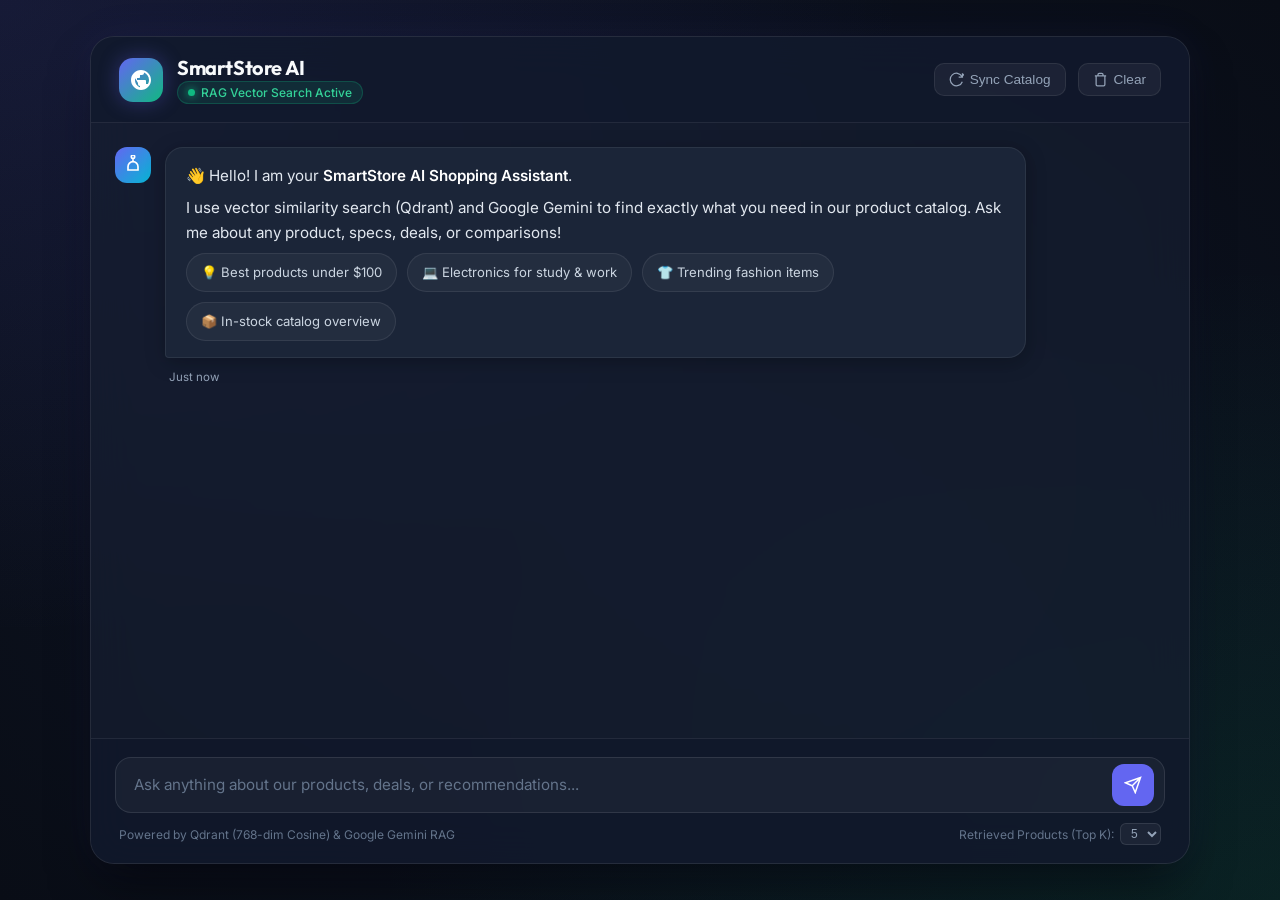
==== 3-RestfulAPI/wwwroot/index.html @ a0d65b95 "Refactor backend services, update JWT package, fix chatbot, and remove frontend from repository" ====
<!DOCTYPE html>
<html lang="en">
<head>
  <meta charset="UTF-8" />
  <meta name="viewport" content="width=device-width, initial-scale=1.0" />
  <title>SmartStore AI - Intelligent RAG Shopping Assistant</title>
  <meta name="description" content="AI-powered shopping assistant grounded in real-time vector search and store catalog embeddings." />
  
  <!-- Modern Font: Inter & Outfit -->
  <link rel="preconnect" href="https://fonts.googleapis.com" />
  <link rel="preconnect" href="https://fonts.gstatic.com" crossorigin />
  <link href="https://fonts.googleapis.com/css2?family=Inter:wght@300;400;500;600;700&family=Outfit:wght@500;600;700;800&display=swap" rel="stylesheet" />

  <style>
    :root {
      --bg-gradient: radial-gradient(circle at 10% 20%, rgba(18, 24, 38, 0.95), rgba(11, 15, 25, 0.98));
      --panel-bg: rgba(22, 30, 49, 0.75);
      --panel-border: rgba(255, 255, 255, 0.08);
      --primary: #6366f1;
      --primary-hover: #4f46e5;
      --primary-glow: rgba(99, 102, 241, 0.35);
      --accent: #10b981;
      --accent-glow: rgba(16, 185, 129, 0.25);
      --text-main: #f8fafc;
      --text-muted: #94a3b8;
      --bubble-user: linear-gradient(135deg, #6366f1 0%, #4f46e5 100%);
      --bubble-bot: rgba(30, 41, 59, 0.85);
      --card-bg: rgba(15, 23, 42, 0.7);
      --card-border: rgba(255, 255, 255, 0.06);
    }

    * {
      box-sizing: border-box;
      margin: 0;
      padding: 0;
    }

    body {
      font-family: 'Inter', -apple-system, BlinkMacSystemFont, sans-serif;
      background: #090d16;
      background-image: 
        radial-gradient(at 0% 0%, rgba(99, 102, 241, 0.15) 0px, transparent 50%),
        radial-gradient(at 100% 100%, rgba(16, 185, 129, 0.12) 0px, transparent 50%),
        radial-gradient(at 50% 50%, rgba(15, 23, 42, 0.8) 0px, transparent 100%);
      color: var(--text-main);
      min-height: 100vh;
      display: flex;
      justify-content: center;
      align-items: center;
      padding: 16px;
    }

    /* Container */
    .app-container {
      width: 100%;
      max-width: 1100px;
      height: 92vh;
      background: var(--panel-bg);
      backdrop-filter: blur(20px);
      -webkit-backdrop-filter: blur(20px);
      border: 1px solid var(--panel-border);
      border-radius: 24px;
      box-shadow: 0 25px 50px -12px rgba(0, 0, 0, 0.6), 0 0 40px rgba(99, 102, 241, 0.08);
      display: flex;
      flex-direction: column;
      overflow: hidden;
      position: relative;
    }

    /* Header */
    .chat-header {
      padding: 18px 28px;
      display: flex;
      justify-content: space-between;
      align-items: center;
      border-bottom: 1px solid var(--panel-border);
      background: rgba(15, 23, 42, 0.5);
    }

    .brand-section {
      display: flex;
      align-items: center;
      gap: 14px;
    }

    .brand-avatar {
      width: 44px;
      height: 44px;
      border-radius: 14px;
      background: linear-gradient(135deg, #6366f1, #10b981);
      display: flex;
      align-items: center;
      justify-content: center;
      box-shadow: 0 0 20px var(--primary-glow);
    }

    .brand-avatar svg {
      width: 24px;
      height: 24px;
      fill: white;
    }

    .brand-info h1 {
      font-family: 'Outfit', sans-serif;
      font-size: 1.25rem;
      font-weight: 700;
      letter-spacing: -0.02em;
      display: flex;
      align-items: center;
      gap: 8px;
    }

    .status-badge {
      display: inline-flex;
      align-items: center;
      gap: 6px;
      font-size: 0.75rem;
      font-weight: 500;
      color: #34d399;
      background: rgba(16, 185, 129, 0.12);
      padding: 3px 10px;
      border-radius: 9999px;
      border: 1px solid rgba(16, 185, 129, 0.25);
    }

    .status-dot {
      width: 7px;
      height: 7px;
      border-radius: 50%;
      background: #10b981;
      box-shadow: 0 0 8px #10b981;
      animation: pulse 2s infinite;
    }

    @keyframes pulse {
      0%, 100% { opacity: 1; transform: scale(1); }
      50% { opacity: 0.4; transform: scale(0.9); }
    }

    .header-actions {
      display: flex;
      align-items: center;
      gap: 12px;
    }

    .action-btn {
      background: rgba(255, 255, 255, 0.05);
      border: 1px solid var(--panel-border);
      color: var(--text-muted);
      padding: 8px 14px;
      border-radius: 10px;
      font-size: 0.85rem;
      cursor: pointer;
      display: flex;
      align-items: center;
      gap: 6px;
      transition: all 0.2s ease;
    }

    .action-btn:hover {
      background: rgba(255, 255, 255, 0.1);
      color: var(--text-main);
      border-color: rgba(255, 255, 255, 0.2);
    }

    /* Chat Messages Box */
    .chat-body {
      flex: 1;
      overflow-y: auto;
      padding: 24px;
      display: flex;
      flex-direction: column;
      gap: 24px;
      scroll-behavior: smooth;
    }

    .chat-body::-webkit-scrollbar {
      width: 6px;
    }

    .chat-body::-webkit-scrollbar-thumb {
      background: rgba(255, 255, 255, 0.12);
      border-radius: 9999px;
    }

    /* Suggestion Pills */
    .suggestions-container {
      display: flex;
      flex-wrap: wrap;
      gap: 10px;
      margin-top: 6px;
    }

    .suggestion-chip {
      background: rgba(255, 255, 255, 0.04);
      border: 1px solid rgba(255, 255, 255, 0.08);
      color: #cbd5e1;
      padding: 8px 14px;
      border-radius: 9999px;
      font-size: 0.82rem;
      cursor: pointer;
      display: flex;
      align-items: center;
      gap: 6px;
      transition: all 0.25s ease;
    }

    .suggestion-chip:hover {
      background: rgba(99, 102, 241, 0.15);
      border-color: rgba(99, 102, 241, 0.4);
      color: #fff;
      transform: translateY(-1px);
    }

    /* Message Rows */
    .msg-row {
      display: flex;
      gap: 14px;
      width: 100%;
      animation: fadeIn 0.3s cubic-bezier(0.16, 1, 0.3, 1);
    }

    @keyframes fadeIn {
      from { opacity: 0; transform: translateY(8px); }
      to { opacity: 1; transform: translateY(0); }
    }

    .msg-row.user {
      flex-direction: row-reverse;
    }

    .msg-avatar {
      width: 36px;
      height: 36px;
      border-radius: 12px;
      display: flex;
      align-items: center;
      justify-content: center;
      flex-shrink: 0;
    }

    .msg-avatar.bot {
      background: linear-gradient(135deg, #6366f1, #06b6d4);
      color: #fff;
    }

    .msg-avatar.user {
      background: linear-gradient(135deg, #ec4899, #8b5cf6);
      color: #fff;
    }

    .msg-content-wrapper {
      max-width: 82%;
      display: flex;
      flex-direction: column;
      gap: 10px;
    }

    .msg-row.user .msg-content-wrapper {
      align-items: flex-end;
    }

    .msg-bubble {
      padding: 16px 20px;
      border-radius: 18px;
      font-size: 0.95rem;
      line-height: 1.6;
      word-wrap: break-word;
      position: relative;
    }

    .msg-row.user .msg-bubble {
      background: var(--bubble-user);
      color: #ffffff;
      border-bottom-right-radius: 4px;
      box-shadow: 0 4px 14px rgba(99, 102, 241, 0.3);
    }

    .msg-row.bot .msg-bubble {
      background: var(--bubble-bot);
      color: #e2e8f0;
      border: 1px solid rgba(255, 255, 255, 0.07);
      border-bottom-left-radius: 4px;
      box-shadow: 0 4px 20px rgba(0, 0, 0, 0.25);
    }

    .msg-bubble p {
      margin-bottom: 8px;
    }

    .msg-bubble p:last-child {
      margin-bottom: 0;
    }

    .msg-bubble strong {
      color: #fff;
      font-weight: 600;
    }

    .msg-bubble ul {
      margin-left: 20px;
      margin-bottom: 8px;
    }

    .msg-bubble li {
      margin-bottom: 4px;
    }

    .msg-time {
      font-size: 0.72rem;
      color: var(--text-muted);
      margin-top: 2px;
      padding: 0 4px;
    }

    /* Product Cards Section */
    .products-container {
      margin-top: 6px;
      width: 100%;
    }

    .products-heading {
      font-size: 0.8rem;
      font-weight: 600;
      text-transform: uppercase;
      letter-spacing: 0.05em;
      color: #94a3b8;
      margin-bottom: 10px;
      display: flex;
      align-items: center;
      gap: 6px;
    }

    .products-grid {
      display: grid;
      grid-template-columns: repeat(auto-fill, minmax(260px, 1fr));
      gap: 12px;
    }

    .product-card {
      background: var(--card-bg);
      border: 1px solid var(--card-border);
      border-radius: 14px;
      padding: 14px;
      display: flex;
      flex-direction: column;
      justify-content: space-between;
      gap: 10px;
      transition: all 0.25s ease;
      position: relative;
      overflow: hidden;
    }

    .product-card:hover {
      border-color: rgba(99, 102, 241, 0.4);
      transform: translateY(-2px);
      box-shadow: 0 10px 25px -5px rgba(0, 0, 0, 0.5), 0 0 15px rgba(99, 102, 241, 0.15);
    }

    .card-top {
      display: flex;
      justify-content: space-between;
      align-items: flex-start;
      gap: 8px;
    }

    .category-tag {
      font-size: 0.7rem;
      font-weight: 600;
      color: #818cf8;
      background: rgba(99, 102, 241, 0.12);
      padding: 3px 8px;
      border-radius: 6px;
      text-transform: uppercase;
      letter-spacing: 0.03em;
    }

    .score-badge {
      font-size: 0.68rem;
      font-weight: 600;
      color: #34d399;
      background: rgba(16, 185, 129, 0.12);
      padding: 2px 7px;
      border-radius: 9999px;
      display: flex;
      align-items: center;
      gap: 4px;
    }

    .card-title {
      font-size: 0.95rem;
      font-weight: 600;
      color: #f1f5f9;
      line-height: 1.35;
    }

    .card-desc {
      font-size: 0.8rem;
      color: #94a3b8;
      line-height: 1.45;
      display: -webkit-box;
      -webkit-line-clamp: 2;
      -webkit-box-orient: vertical;
      overflow: hidden;
    }

    .card-footer {
      display: flex;
      justify-content: space-between;
      align-items: center;
      padding-top: 8px;
      border-top: 1px solid rgba(255, 255, 255, 0.05);
    }

    .card-price {
      font-family: 'Outfit', sans-serif;
      font-size: 1.15rem;
      font-weight: 700;
      color: #34d399;
    }

    .card-btn {
      background: rgba(99, 102, 241, 0.15);
      color: #a5b4fc;
      border: 1px solid rgba(99, 102, 241, 0.3);
      padding: 6px 12px;
      border-radius: 8px;
      font-size: 0.8rem;
      font-weight: 500;
      cursor: pointer;
      display: flex;
      align-items: center;
      gap: 5px;
      transition: all 0.2s;
    }

    .card-btn:hover {
      background: #6366f1;
      color: white;
      border-color: #6366f1;
      box-shadow: 0 0 12px rgba(99, 102, 241, 0.4);
    }

    /* Typing Indicator */
    .typing-indicator {
      display: none;
      align-items: center;
      gap: 12px;
      padding: 14px 20px;
      background: var(--bubble-bot);
      border: 1px solid rgba(255, 255, 255, 0.07);
      border-radius: 18px;
      border-bottom-left-radius: 4px;
      width: fit-content;
    }

    .typing-dots {
      display: flex;
      gap: 5px;
    }

    .typing-dots span {
      width: 7px;
      height: 7px;
      background: #818cf8;
      border-radius: 50%;
      animation: bounce 1.4s infinite ease-in-out both;
    }

    .typing-dots span:nth-child(1) { animation-delay: -0.32s; }
    .typing-dots span:nth-child(2) { animation-delay: -0.16s; }

    @keyframes bounce {
      0%, 80%, 100% { transform: scale(0); }
      40% { transform: scale(1); }
    }

    .typing-text {
      font-size: 0.82rem;
      color: var(--text-muted);
    }

    /* Input Footer */
    .chat-footer {
      padding: 18px 24px;
      border-top: 1px solid var(--panel-border);
      background: rgba(15, 23, 42, 0.6);
      display: flex;
      flex-direction: column;
      gap: 10px;
    }

    .input-wrapper {
      display: flex;
      align-items: center;
      background: rgba(255, 255, 255, 0.04);
      border: 1px solid rgba(255, 255, 255, 0.1);
      border-radius: 16px;
      padding: 6px 10px 6px 18px;
      gap: 10px;
      transition: all 0.2s ease;
    }

    .input-wrapper:focus-within {
      border-color: var(--primary);
      background: rgba(255, 255, 255, 0.06);
      box-shadow: 0 0 0 3px rgba(99, 102, 241, 0.2);
    }

    .chat-input {
      flex: 1;
      background: transparent;
      border: none;
      outline: none;
      color: #fff;
      font-size: 0.95rem;
      font-family: inherit;
      resize: none;
      max-height: 120px;
      line-height: 1.5;
    }

    .chat-input::placeholder {
      color: #64748b;
    }

    .send-btn {
      width: 42px;
      height: 42px;
      border-radius: 12px;
      border: none;
      background: var(--primary);
      color: white;
      cursor: pointer;
      display: flex;
      align-items: center;
      justify-content: center;
      transition: all 0.2s ease;
      flex-shrink: 0;
    }

    .send-btn:hover:not(:disabled) {
      background: var(--primary-hover);
      box-shadow: 0 0 15px var(--primary-glow);
      transform: scale(1.05);
    }

    .send-btn:disabled {
      background: rgba(255, 255, 255, 0.08);
      color: #64748b;
      cursor: not-allowed;
    }

    .footer-meta {
      display: flex;
      justify-content: space-between;
      align-items: center;
      font-size: 0.75rem;
      color: #64748b;
      padding: 0 4px;
    }

    .topk-selector {
      display: flex;
      align-items: center;
      gap: 6px;
    }

    .topk-selector select {
      background: rgba(255, 255, 255, 0.05);
      border: 1px solid rgba(255, 255, 255, 0.1);
      color: #94a3b8;
      border-radius: 6px;
      padding: 2px 6px;
      font-size: 0.75rem;
      outline: none;
      cursor: pointer;
    }

    /* Floating Toast */
    .toast {
      position: fixed;
      bottom: 24px;
      right: 24px;
      background: #1e293b;
      color: #fff;
      border: 1px solid rgba(255, 255, 255, 0.1);
      border-left: 4px solid #10b981;
      padding: 12px 18px;
      border-radius: 10px;
      box-shadow: 0 15px 30px rgba(0, 0, 0, 0.4);
      display: flex;
      align-items: center;
      gap: 10px;
      font-size: 0.88rem;
      z-index: 1000;
      opacity: 0;
      transform: translateY(20px);
      transition: all 0.3s cubic-bezier(0.16, 1, 0.3, 1);
      pointer-events: none;
    }

    .toast.show {
      opacity: 1;
      transform: translateY(0);
    }

    @media (max-width: 768px) {
      body {
        padding: 0;
      }
      .app-container {
        height: 100vh;
        border-radius: 0;
        border: none;
      }
      .msg-content-wrapper {
        max-width: 90%;
      }
      .products-grid {
        grid-template-columns: 1fr;
      }
    }
  </style>
</head>
<body>

  <div class="app-container">
    <!-- Header -->
    <header class="chat-header">
      <div class="brand-section">
        <div class="brand-avatar">
          <svg viewBox="0 0 24 24">
            <path d="M12 2C6.48 2 2 6.48 2 12s4.48 10 10 10 10-4.48 10-10S17.52 2 12 2zm1 17.93c-3.95-.49-7-3.85-7-7.93 0-.62.08-1.21.21-1.79L9 15v1c0 1.1.9 2 2 2v1.93zm6.9-2.54c-.26-.81-1-1.39-1.9-1.39h-1v-3c0-.55-.45-1-1-1H8v-2h2c.55 0 1-.45 1-1V7h2c1.1 0 2-.9 2-2v-.41c2.93 1.19 5 4.06 5 7.41 0 2.08-.8 3.97-2.1 5.39z"/>
          </svg>
        </div>
        <div class="brand-info">
          <h1>SmartStore AI</h1>
          <div class="status-badge">
            <span class="status-dot"></span>
            <span>RAG Vector Search Active</span>
          </div>
        </div>
      </div>

      <div class="header-actions">
        <button class="action-btn" id="syncBtn" title="Sync database products to Qdrant vector store">
          <svg width="15" height="15" viewBox="0 0 24 24" fill="none" stroke="currentColor" stroke-width="2">
            <path d="M21.5 2v6h-6M21.34 15.57a10 10 0 1 1-.57-8.38l5.67-5.67"/>
          </svg>
          Sync Catalog
        </button>
        <button class="action-btn" id="clearBtn" title="Clear chat history">
          <svg width="15" height="15" viewBox="0 0 24 24" fill="none" stroke="currentColor" stroke-width="2">
            <path d="M3 6h18M19 6v14a2 2 0 0 1-2 2H7a2 2 0 0 1-2-2V6m3 0V4a2 2 0 0 1 2-2h4a2 2 0 0 1 2 2v2"/>
          </svg>
          Clear
        </button>
      </div>
    </header>

    <!-- Chat Messages Scroll Container -->
    <main class="chat-body" id="chatBody">
      <!-- Welcome Bot Message -->
      <div class="msg-row bot">
        <div class="msg-avatar bot">
          <svg width="20" height="20" viewBox="0 0 24 24" fill="none" stroke="currentColor" stroke-width="2">
            <path d="M12 8V4m0 0a2 2 0 1 0 0-4 2 2 0 0 0 0 4zm0 4a6 6 0 0 0-6 6v4h12v-4a6 6 0 0 0-6-6z"/>
          </svg>
        </div>
        <div class="msg-content-wrapper">
          <div class="msg-bubble">
            <p>👋 Hello! I am your <strong>SmartStore AI Shopping Assistant</strong>.</p>
            <p>I use vector similarity search (Qdrant) and Google Gemini to find exactly what you need in our product catalog. Ask me about any product, specs, deals, or comparisons!</p>
            
            <div class="suggestions-container">
              <div class="suggestion-chip" onclick="sendSuggestion('What are the best products under $100?')">
                💡 Best products under $100
              </div>
              <div class="suggestion-chip" onclick="sendSuggestion('Recommend electronics for productivity and study')">
                💻 Electronics for study & work
              </div>
              <div class="suggestion-chip" onclick="sendSuggestion('Show me popular fashion and clothing items')">
                👕 Trending fashion items
              </div>
              <div class="suggestion-chip" onclick="sendSuggestion('What items are currently in stock?')">
                📦 In-stock catalog overview
              </div>
            </div>
          </div>
          <span class="msg-time" id="welcomeTime">Just now</span>
        </div>
      </div>

      <!-- Typing Indicator -->
      <div class="msg-row bot" id="typingRow" style="display: none;">
        <div class="msg-avatar bot">
          <svg width="20" height="20" viewBox="0 0 24 24" fill="none" stroke="currentColor" stroke-width="2">
            <circle cx="12" cy="12" r="10"/>
            <path d="M12 6v6l4 2"/>
          </svg>
        </div>
        <div class="typing-indicator" id="typingIndicator" style="display: flex;">
          <div class="typing-dots">
            <span></span>
            <span></span>
            <span></span>
          </div>
          <span class="typing-text">Searching store catalog & analyzing products...</span>
        </div>
      </div>
    </main>

    <!-- Footer Input Bar -->
    <footer class="chat-footer">
      <div class="input-wrapper">
        <textarea
          id="userInput"
          class="chat-input"
          placeholder="Ask anything about our products, deals, or recommendations..."
          rows="1"
        ></textarea>
        <button id="sendBtn" class="send-btn" title="Send query">
          <svg width="18" height="18" viewBox="0 0 24 24" fill="none" stroke="currentColor" stroke-width="2">
            <path d="M22 2L11 13M22 2l-7 20-4-9-9-4 20-7z"/>
          </svg>
        </button>
      </div>

      <div class="footer-meta">
        <span>Powered by Qdrant (768-dim Cosine) & Google Gemini RAG</span>
        <div class="topk-selector">
          <label for="topKSelect">Retrieved Products (Top K):</label>
          <select id="topKSelect">
            <option value="3">3</option>
            <option value="5" selected>5</option>
            <option value="8">8</option>
          </select>
        </div>
      </div>
    </footer>
  </div>

  <!-- Toast Notification -->
  <div id="toast" class="toast">
    <svg width="18" height="18" viewBox="0 0 24 24" fill="none" stroke="#10b981" stroke-width="2">
      <path d="M20 6L9 17l-5-5"/>
    </svg>
    <span id="toastMsg">Product added to cart!</span>
  </div>

  <script>
    const chatBody = document.getElementById('chatBody');
    const userInput = document.getElementById('userInput');
    const sendBtn = document.getElementById('sendBtn');
    const typingRow = document.getElementById('typingRow');
    const clearBtn = document.getElementById('clearBtn');
    const syncBtn = document.getElementById('syncBtn');
    const topKSelect = document.getElementById('topKSelect');
    const toast = document.getElementById('toast');
    const toastMsg = document.getElementById('toastMsg');

    // Auto-resize textarea
    userInput.addEventListener('input', () => {
      userInput.style.height = 'auto';
      userInput.style.height = Math.min(userInput.scrollHeight, 120) + 'px';
      sendBtn.disabled = !userInput.value.trim();
    });

    // Enter to send (Shift+Enter for newline)
    userInput.addEventListener('keydown', (e) => {
      if (e.key === 'Enter' && !e.shiftKey) {
        e.preventDefault();
        if (userInput.value.trim()) {
          handleSubmit();
        }
      }
    });

    sendBtn.addEventListener('click', handleSubmit);

    clearBtn.addEventListener('click', () => {
      // Clear all messages except the first welcome message
      const messages = chatBody.querySelectorAll('.msg-row');
      for (let i = 1; i < messages.length - 1; i++) {
        messages[i].remove();
      }
      showToast('Chat history cleared.');
    });

    syncBtn.addEventListener('click', async () => {
      syncBtn.disabled = true;
      syncBtn.innerHTML = `
        <svg width="15" height="15" viewBox="0 0 24 24" fill="none" stroke="currentColor" stroke-width="2" class="spin">
          <circle cx="12" cy="12" r="10" stroke-dasharray="32" stroke-linecap="round"/>
        </svg>
        Syncing...
      `;
      try {
        const res = await fetch('/api/ProductRag/sync-vectors', { method: 'POST' });
        const data = await res.json();
        showToast(data.message || 'Product vectors successfully synced!');
      } catch (err) {
        showToast('Sync failed: ' + err.message);
      } finally {
        syncBtn.disabled = false;
        syncBtn.innerHTML = `
          <svg width="15" height="15" viewBox="0 0 24 24" fill="none" stroke="currentColor" stroke-width="2">
            <path d="M21.5 2v6h-6M21.34 15.57a10 10 0 1 1-.57-8.38l5.67-5.67"/>
          </svg>
          Sync Catalog
        `;
      }
    });

    function sendSuggestion(text) {
      userInput.value = text;
      sendBtn.disabled = false;
      handleSubmit();
    }

    async function handleSubmit() {
      const prompt = userInput.value.trim();
      if (!prompt) return;

      const topK = parseInt(topKSelect.value, 10) || 5;

      // Reset input
      userInput.value = '';
      userInput.style.height = 'auto';
      sendBtn.disabled = true;

      // Append User message
      appendUserMessage(prompt);
      showTyping(true);

      try {
        const response = await fetch('/api/ProductRag/chat', {
          method: 'POST',
          headers: {
            'Content-Type': 'application/json'
          },
          body: JSON.stringify({
            prompt: prompt,
            topK: topK
          })
        });

        if (!response.ok) {
          const errData = await response.text();
          let parsedMsg = '';
          try {
            const errJson = JSON.parse(errData);
            parsedMsg = errJson.message || errJson.title || errData;
          } catch {
            parsedMsg = errData || response.statusText;
          }
          throw new Error(`HTTP ${response.status}: ${parsedMsg}`);
        }

        const data = await response.json();
        showTyping(false);
        appendBotMessage(data.answer, data.sourceProducts || []);
      } catch (err) {
        showTyping(false);
        appendBotMessage(`⚠️ **Error connecting to AI Assistant**: ${err.message}. Please check your backend connection and Gemini API key.`);
      }
    }

    function appendUserMessage(text) {
      const time = getCurrentTime();
      const row = document.createElement('div');
      row.className = 'msg-row user';
      row.innerHTML = `
        <div class="msg-avatar user">
          <svg width="18" height="18" viewBox="0 0 24 24" fill="none" stroke="currentColor" stroke-width="2">
            <path d="M20 21v-2a4 4 0 0 0-4-4H8a4 4 0 0 0-4 4v2"/>
            <circle cx="12" cy="7" r="4"/>
          </svg>
        </div>
        <div class="msg-content-wrapper">
          <div class="msg-bubble">
            <p>${escapeHtml(text)}</p>
          </div>
          <span class="msg-time">${time}</span>
        </div>
      `;
      chatBody.insertBefore(row, typingRow);
      scrollToBottom();
    }

    function appendBotMessage(answer, products = []) {
      const time = getCurrentTime();
      const formattedHtml = formatMarkdown(answer);

      const row = document.createElement('div');
      row.className = 'msg-row bot';

      let productsHtml = '';
      if (products && products.length > 0) {
        productsHtml = `
          <div class="products-container">
            <div class="products-heading">
              <svg width="14" height="14" viewBox="0 0 24 24" fill="none" stroke="#818cf8" stroke-width="2">
                <path d="M6 2L3 6v14a2 2 0 0 0 2 2h14a2 2 0 0 0 2-2V6l-3-4zM3 6h18M16 10a4 4 0 0 1-8 0"/>
              </svg>
              Retrieved Products from Catalog (${products.length})
            </div>
            <div class="products-grid">
              ${products.map(p => `
                <div class="product-card">
                  <div class="card-top">
                    <span class="category-tag">${escapeHtml(p.categoryName || 'Product')}</span>
                    <span class="score-badge">
                      <svg width="10" height="10" viewBox="0 0 24 24" fill="#34d399">
                        <polygon points="12 2 15.09 8.26 22 9.27 17 14.14 18.18 21.02 12 17.77 5.82 21.02 7 14.14 2 9.27 8.91 8.26 12 2"/>
                      </svg>
                      ${Math.round(p.score * 100)}% Match
                    </span>
                  </div>
                  <div>
                    <h3 class="card-title">${escapeHtml(p.name)}</h3>
                    <p class="card-desc">${escapeHtml(p.description || 'No detailed description available.')}</p>
                  </div>
                  <div class="card-footer">
                    <span class="card-price">$${Number(p.price).toFixed(2)}</span>
                    <button class="card-btn" onclick="addToCart(${p.productId}, '${escapeQuotes(p.name)}', ${p.price})">
                      <svg width="13" height="13" viewBox="0 0 24 24" fill="none" stroke="currentColor" stroke-width="2">
                        <path d="M12 5v14M5 12h14"/>
                      </svg>
                      Add to Cart
                    </button>
                  </div>
                </div>
              `).join('')}
            </div>
          </div>
        `;
      }

      row.innerHTML = `
        <div class="msg-avatar bot">
          <svg width="20" height="20" viewBox="0 0 24 24" fill="none" stroke="currentColor" stroke-width="2">
            <path d="M12 8V4m0 0a2 2 0 1 0 0-4 2 2 0 0 0 0 4zm0 4a6 6 0 0 0-6 6v4h12v-4a6 6 0 0 0-6-6z"/>
          </svg>
        </div>
        <div class="msg-content-wrapper">
          <div class="msg-bubble">
            ${formattedHtml}
          </div>
          ${productsHtml}
          <span class="msg-time">${time}</span>
        </div>
      `;

      chatBody.insertBefore(row, typingRow);
      scrollToBottom();
    }

    function showTyping(show) {
      typingRow.style.display = show ? 'flex' : 'none';
      scrollToBottom();
    }

    function scrollToBottom() {
      setTimeout(() => {
        chatBody.scrollTop = chatBody.scrollHeight;
      }, 50);
    }

    function getCurrentTime() {
      const now = new Date();
      return now.toLocaleTimeString([], { hour: '2-digit', minute: '2-digit' });
    }

    function addToCart(id, name, price) {
      showToast(`Added "${name}" ($${Number(price).toFixed(2)}) to your cart!`);
    }

    function showToast(msg) {
      toastMsg.innerText = msg;
      toast.classList.add('show');
      setTimeout(() => {
        toast.classList.remove('show');
      }, 3500);
    }

    function escapeHtml(text) {
      if (!text) return '';
      return text
        .replace(/&/g, '&amp;')
        .replace(/</g, '&lt;')
        .replace(/>/g, '&gt;')
        .replace(/"/g, '&quot;')
        .replace(/'/g, '&#039;');
    }

    function escapeQuotes(text) {
      if (!text) return '';
      return text.replace(/'/g, "\\'");
    }

    function formatMarkdown(text) {
      if (!text) return '';
      let html = escapeHtml(text);

      // Bold **text**
      html = html.replace(/\*\*(.*?)\*\*/g, '<strong>$1</strong>');

      // Bullet points * or -
      html = html.replace(/^\s*[\-\*]\s+(.*)$/gm, '<li>$1</li>');
      html = html.replace(/(<li>.*<\/li>)/gs, '<ul>$1</ul>');

      // Line breaks to paragraphs
      const paragraphs = html.split(/\n\n+/);
      return paragraphs.map(p => {
        if (p.startsWith('<ul>')) return p;
        return `<p>${p.replace(/\n/g, '<br/>')}</p>`;
      }).join('');
    }
  </script>
</body>
</html>
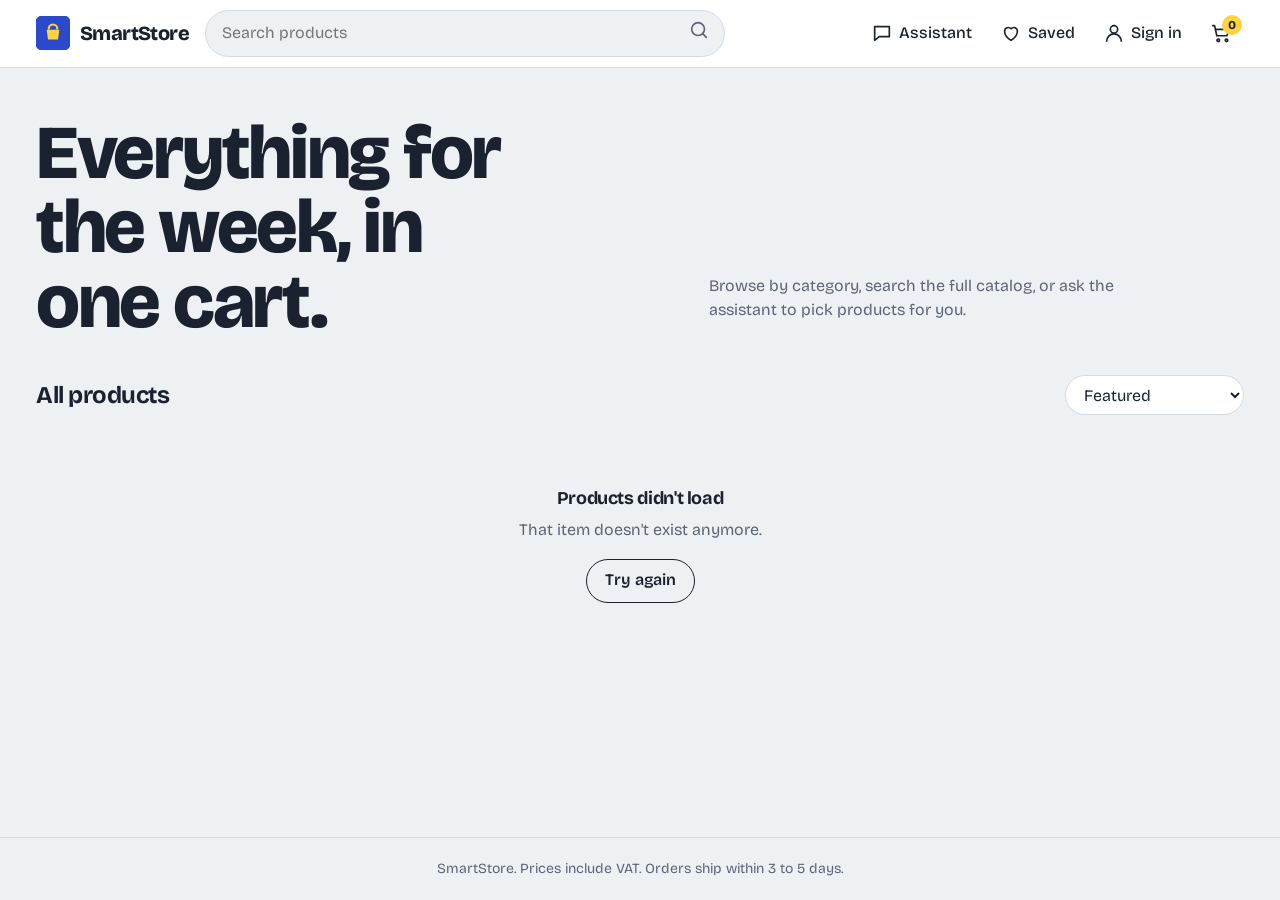
==== commit fcc7c2bd: "Add full HTML/CSS/JS storefront frontend Replaces the chatbot-only page with a complete storefront s" ====
--- a/3-RestfulAPI/wwwroot/index.html
+++ b/3-RestfulAPI/wwwroot/index.html
@@ -2,1022 +2,98 @@
 <html lang="en">
 <head>
   <meta charset="UTF-8" />
-  <meta name="viewport" content="width=device-width, initial-scale=1.0" />
-  <title>SmartStore AI - Intelligent RAG Shopping Assistant</title>
-  <meta name="description" content="AI-powered shopping assistant grounded in real-time vector search and store catalog embeddings." />
-  
-  <!-- Modern Font: Inter & Outfit -->
+  <meta name="viewport" content="width=device-width, initial-scale=1" />
+  <title>SmartStore</title>
+  <meta name="description" content="Shop the SmartStore catalog, manage your cart and orders, and ask the AI assistant for help." />
   <link rel="preconnect" href="https://fonts.googleapis.com" />
   <link rel="preconnect" href="https://fonts.gstatic.com" crossorigin />
-  <link href="https://fonts.googleapis.com/css2?family=Inter:wght@300;400;500;600;700&family=Outfit:wght@500;600;700;800&display=swap" rel="stylesheet" />
-
-  <style>
-    :root {
-      --bg-gradient: radial-gradient(circle at 10% 20%, rgba(18, 24, 38, 0.95), rgba(11, 15, 25, 0.98));
-      --panel-bg: rgba(22, 30, 49, 0.75);
-      --panel-border: rgba(255, 255, 255, 0.08);
-      --primary: #6366f1;
-      --primary-hover: #4f46e5;
-      --primary-glow: rgba(99, 102, 241, 0.35);
-      --accent: #10b981;
-      --accent-glow: rgba(16, 185, 129, 0.25);
-      --text-main: #f8fafc;
-      --text-muted: #94a3b8;
-      --bubble-user: linear-gradient(135deg, #6366f1 0%, #4f46e5 100%);
-      --bubble-bot: rgba(30, 41, 59, 0.85);
-      --card-bg: rgba(15, 23, 42, 0.7);
-      --card-border: rgba(255, 255, 255, 0.06);
-    }
-
-    * {
-      box-sizing: border-box;
-      margin: 0;
-      padding: 0;
-    }
-
-    body {
-      font-family: 'Inter', -apple-system, BlinkMacSystemFont, sans-serif;
-      background: #090d16;
-      background-image: 
-        radial-gradient(at 0% 0%, rgba(99, 102, 241, 0.15) 0px, transparent 50%),
-        radial-gradient(at 100% 100%, rgba(16, 185, 129, 0.12) 0px, transparent 50%),
-        radial-gradient(at 50% 50%, rgba(15, 23, 42, 0.8) 0px, transparent 100%);
-      color: var(--text-main);
-      min-height: 100vh;
-      display: flex;
-      justify-content: center;
-      align-items: center;
-      padding: 16px;
-    }
-
-    /* Container */
-    .app-container {
-      width: 100%;
-      max-width: 1100px;
-      height: 92vh;
-      background: var(--panel-bg);
-      backdrop-filter: blur(20px);
-      -webkit-backdrop-filter: blur(20px);
-      border: 1px solid var(--panel-border);
-      border-radius: 24px;
-      box-shadow: 0 25px 50px -12px rgba(0, 0, 0, 0.6), 0 0 40px rgba(99, 102, 241, 0.08);
-      display: flex;
-      flex-direction: column;
-      overflow: hidden;
-      position: relative;
-    }
-
-    /* Header */
-    .chat-header {
-      padding: 18px 28px;
-      display: flex;
-      justify-content: space-between;
-      align-items: center;
-      border-bottom: 1px solid var(--panel-border);
-      background: rgba(15, 23, 42, 0.5);
-    }
-
-    .brand-section {
-      display: flex;
-      align-items: center;
-      gap: 14px;
-    }
-
-    .brand-avatar {
-      width: 44px;
-      height: 44px;
-      border-radius: 14px;
-      background: linear-gradient(135deg, #6366f1, #10b981);
-      display: flex;
-      align-items: center;
-      justify-content: center;
-      box-shadow: 0 0 20px var(--primary-glow);
-    }
-
-    .brand-avatar svg {
-      width: 24px;
-      height: 24px;
-      fill: white;
-    }
-
-    .brand-info h1 {
-      font-family: 'Outfit', sans-serif;
-      font-size: 1.25rem;
-      font-weight: 700;
-      letter-spacing: -0.02em;
-      display: flex;
-      align-items: center;
-      gap: 8px;
-    }
-
-    .status-badge {
-      display: inline-flex;
-      align-items: center;
-      gap: 6px;
-      font-size: 0.75rem;
-      font-weight: 500;
-      color: #34d399;
-      background: rgba(16, 185, 129, 0.12);
-      padding: 3px 10px;
-      border-radius: 9999px;
-      border: 1px solid rgba(16, 185, 129, 0.25);
-    }
-
-    .status-dot {
-      width: 7px;
-      height: 7px;
-      border-radius: 50%;
-      background: #10b981;
-      box-shadow: 0 0 8px #10b981;
-      animation: pulse 2s infinite;
-    }
-
-    @keyframes pulse {
-      0%, 100% { opacity: 1; transform: scale(1); }
-      50% { opacity: 0.4; transform: scale(0.9); }
-    }
-
-    .header-actions {
-      display: flex;
-      align-items: center;
-      gap: 12px;
-    }
-
-    .action-btn {
-      background: rgba(255, 255, 255, 0.05);
-      border: 1px solid var(--panel-border);
-      color: var(--text-muted);
-      padding: 8px 14px;
-      border-radius: 10px;
-      font-size: 0.85rem;
-      cursor: pointer;
-      display: flex;
-      align-items: center;
-      gap: 6px;
-      transition: all 0.2s ease;
-    }
-
-    .action-btn:hover {
-      background: rgba(255, 255, 255, 0.1);
-      color: var(--text-main);
-      border-color: rgba(255, 255, 255, 0.2);
-    }
-
-    /* Chat Messages Box */
-    .chat-body {
-      flex: 1;
-      overflow-y: auto;
-      padding: 24px;
-      display: flex;
-      flex-direction: column;
-      gap: 24px;
-      scroll-behavior: smooth;
-    }
-
-    .chat-body::-webkit-scrollbar {
-      width: 6px;
-    }
-
-    .chat-body::-webkit-scrollbar-thumb {
-      background: rgba(255, 255, 255, 0.12);
-      border-radius: 9999px;
-    }
-
-    /* Suggestion Pills */
-    .suggestions-container {
-      display: flex;
-      flex-wrap: wrap;
-      gap: 10px;
-      margin-top: 6px;
-    }
-
-    .suggestion-chip {
-      background: rgba(255, 255, 255, 0.04);
-      border: 1px solid rgba(255, 255, 255, 0.08);
-      color: #cbd5e1;
-      padding: 8px 14px;
-      border-radius: 9999px;
-      font-size: 0.82rem;
-      cursor: pointer;
-      display: flex;
-      align-items: center;
-      gap: 6px;
-      transition: all 0.25s ease;
-    }
-
-    .suggestion-chip:hover {
-      background: rgba(99, 102, 241, 0.15);
-      border-color: rgba(99, 102, 241, 0.4);
-      color: #fff;
-      transform: translateY(-1px);
-    }
-
-    /* Message Rows */
-    .msg-row {
-      display: flex;
-      gap: 14px;
-      width: 100%;
-      animation: fadeIn 0.3s cubic-bezier(0.16, 1, 0.3, 1);
-    }
-
-    @keyframes fadeIn {
-      from { opacity: 0; transform: translateY(8px); }
-      to { opacity: 1; transform: translateY(0); }
-    }
-
-    .msg-row.user {
-      flex-direction: row-reverse;
-    }
-
-    .msg-avatar {
-      width: 36px;
-      height: 36px;
-      border-radius: 12px;
-      display: flex;
-      align-items: center;
-      justify-content: center;
-      flex-shrink: 0;
-    }
-
-    .msg-avatar.bot {
-      background: linear-gradient(135deg, #6366f1, #06b6d4);
-      color: #fff;
-    }
-
-    .msg-avatar.user {
-      background: linear-gradient(135deg, #ec4899, #8b5cf6);
-      color: #fff;
-    }
-
-    .msg-content-wrapper {
-      max-width: 82%;
-      display: flex;
-      flex-direction: column;
-      gap: 10px;
-    }
-
-    .msg-row.user .msg-content-wrapper {
-      align-items: flex-end;
-    }
-
-    .msg-bubble {
-      padding: 16px 20px;
-      border-radius: 18px;
-      font-size: 0.95rem;
-      line-height: 1.6;
-      word-wrap: break-word;
-      position: relative;
-    }
-
-    .msg-row.user .msg-bubble {
-      background: var(--bubble-user);
-      color: #ffffff;
-      border-bottom-right-radius: 4px;
-      box-shadow: 0 4px 14px rgba(99, 102, 241, 0.3);
-    }
-
-    .msg-row.bot .msg-bubble {
-      background: var(--bubble-bot);
-      color: #e2e8f0;
-      border: 1px solid rgba(255, 255, 255, 0.07);
-      border-bottom-left-radius: 4px;
-      box-shadow: 0 4px 20px rgba(0, 0, 0, 0.25);
-    }
-
-    .msg-bubble p {
-      margin-bottom: 8px;
-    }
-
-    .msg-bubble p:last-child {
-      margin-bottom: 0;
-    }
-
-    .msg-bubble strong {
-      color: #fff;
-      font-weight: 600;
-    }
-
-    .msg-bubble ul {
-      margin-left: 20px;
-      margin-bottom: 8px;
-    }
-
-    .msg-bubble li {
-      margin-bottom: 4px;
-    }
-
-    .msg-time {
-      font-size: 0.72rem;
-      color: var(--text-muted);
-      margin-top: 2px;
-      padding: 0 4px;
-    }
-
-    /* Product Cards Section */
-    .products-container {
-      margin-top: 6px;
-      width: 100%;
-    }
-
-    .products-heading {
-      font-size: 0.8rem;
-      font-weight: 600;
-      text-transform: uppercase;
-      letter-spacing: 0.05em;
-      color: #94a3b8;
-      margin-bottom: 10px;
-      display: flex;
-      align-items: center;
-      gap: 6px;
-    }
-
-    .products-grid {
-      display: grid;
-      grid-template-columns: repeat(auto-fill, minmax(260px, 1fr));
-      gap: 12px;
-    }
-
-    .product-card {
-      background: var(--card-bg);
-      border: 1px solid var(--card-border);
-      border-radius: 14px;
-      padding: 14px;
-      display: flex;
-      flex-direction: column;
-      justify-content: space-between;
-      gap: 10px;
-      transition: all 0.25s ease;
-      position: relative;
-      overflow: hidden;
-    }
-
-    .product-card:hover {
-      border-color: rgba(99, 102, 241, 0.4);
-      transform: translateY(-2px);
-      box-shadow: 0 10px 25px -5px rgba(0, 0, 0, 0.5), 0 0 15px rgba(99, 102, 241, 0.15);
-    }
-
-    .card-top {
-      display: flex;
-      justify-content: space-between;
-      align-items: flex-start;
-      gap: 8px;
-    }
-
-    .category-tag {
-      font-size: 0.7rem;
-      font-weight: 600;
-      color: #818cf8;
-      background: rgba(99, 102, 241, 0.12);
-      padding: 3px 8px;
-      border-radius: 6px;
-      text-transform: uppercase;
-      letter-spacing: 0.03em;
-    }
-
-    .score-badge {
-      font-size: 0.68rem;
-      font-weight: 600;
-      color: #34d399;
-      background: rgba(16, 185, 129, 0.12);
-      padding: 2px 7px;
-      border-radius: 9999px;
-      display: flex;
-      align-items: center;
-      gap: 4px;
-    }
-
-    .card-title {
-      font-size: 0.95rem;
-      font-weight: 600;
-      color: #f1f5f9;
-      line-height: 1.35;
-    }
-
-    .card-desc {
-      font-size: 0.8rem;
-      color: #94a3b8;
-      line-height: 1.45;
-      display: -webkit-box;
-      -webkit-line-clamp: 2;
-      -webkit-box-orient: vertical;
-      overflow: hidden;
-    }
-
-    .card-footer {
-      display: flex;
-      justify-content: space-between;
-      align-items: center;
-      padding-top: 8px;
-      border-top: 1px solid rgba(255, 255, 255, 0.05);
-    }
-
-    .card-price {
-      font-family: 'Outfit', sans-serif;
-      font-size: 1.15rem;
-      font-weight: 700;
-      color: #34d399;
-    }
-
-    .card-btn {
-      background: rgba(99, 102, 241, 0.15);
-      color: #a5b4fc;
-      border: 1px solid rgba(99, 102, 241, 0.3);
-      padding: 6px 12px;
-      border-radius: 8px;
-      font-size: 0.8rem;
-      font-weight: 500;
-      cursor: pointer;
-      display: flex;
-      align-items: center;
-      gap: 5px;
-      transition: all 0.2s;
-    }
-
-    .card-btn:hover {
-      background: #6366f1;
-      color: white;
-      border-color: #6366f1;
-      box-shadow: 0 0 12px rgba(99, 102, 241, 0.4);
-    }
-
-    /* Typing Indicator */
-    .typing-indicator {
-      display: none;
-      align-items: center;
-      gap: 12px;
-      padding: 14px 20px;
-      background: var(--bubble-bot);
-      border: 1px solid rgba(255, 255, 255, 0.07);
-      border-radius: 18px;
-      border-bottom-left-radius: 4px;
-      width: fit-content;
-    }
-
-    .typing-dots {
-      display: flex;
-      gap: 5px;
-    }
-
-    .typing-dots span {
-      width: 7px;
-      height: 7px;
-      background: #818cf8;
-      border-radius: 50%;
-      animation: bounce 1.4s infinite ease-in-out both;
-    }
-
-    .typing-dots span:nth-child(1) { animation-delay: -0.32s; }
-    .typing-dots span:nth-child(2) { animation-delay: -0.16s; }
-
-    @keyframes bounce {
-      0%, 80%, 100% { transform: scale(0); }
-      40% { transform: scale(1); }
-    }
-
-    .typing-text {
-      font-size: 0.82rem;
-      color: var(--text-muted);
-    }
-
-    /* Input Footer */
-    .chat-footer {
-      padding: 18px 24px;
-      border-top: 1px solid var(--panel-border);
-      background: rgba(15, 23, 42, 0.6);
-      display: flex;
-      flex-direction: column;
-      gap: 10px;
-    }
-
-    .input-wrapper {
-      display: flex;
-      align-items: center;
-      background: rgba(255, 255, 255, 0.04);
-      border: 1px solid rgba(255, 255, 255, 0.1);
-      border-radius: 16px;
-      padding: 6px 10px 6px 18px;
-      gap: 10px;
-      transition: all 0.2s ease;
-    }
-
-    .input-wrapper:focus-within {
-      border-color: var(--primary);
-      background: rgba(255, 255, 255, 0.06);
-      box-shadow: 0 0 0 3px rgba(99, 102, 241, 0.2);
-    }
-
-    .chat-input {
-      flex: 1;
-      background: transparent;
-      border: none;
-      outline: none;
-      color: #fff;
-      font-size: 0.95rem;
-      font-family: inherit;
-      resize: none;
-      max-height: 120px;
-      line-height: 1.5;
-    }
-
-    .chat-input::placeholder {
-      color: #64748b;
-    }
-
-    .send-btn {
-      width: 42px;
-      height: 42px;
-      border-radius: 12px;
-      border: none;
-      background: var(--primary);
-      color: white;
-      cursor: pointer;
-      display: flex;
-      align-items: center;
-      justify-content: center;
-      transition: all 0.2s ease;
-      flex-shrink: 0;
-    }
-
-    .send-btn:hover:not(:disabled) {
-      background: var(--primary-hover);
-      box-shadow: 0 0 15px var(--primary-glow);
-      transform: scale(1.05);
-    }
-
-    .send-btn:disabled {
-      background: rgba(255, 255, 255, 0.08);
-      color: #64748b;
-      cursor: not-allowed;
-    }
-
-    .footer-meta {
-      display: flex;
-      justify-content: space-between;
-      align-items: center;
-      font-size: 0.75rem;
-      color: #64748b;
-      padding: 0 4px;
-    }
-
-    .topk-selector {
-      display: flex;
-      align-items: center;
-      gap: 6px;
-    }
-
-    .topk-selector select {
-      background: rgba(255, 255, 255, 0.05);
-      border: 1px solid rgba(255, 255, 255, 0.1);
-      color: #94a3b8;
-      border-radius: 6px;
-      padding: 2px 6px;
-      font-size: 0.75rem;
-      outline: none;
-      cursor: pointer;
-    }
-
-    /* Floating Toast */
-    .toast {
-      position: fixed;
-      bottom: 24px;
-      right: 24px;
-      background: #1e293b;
-      color: #fff;
-      border: 1px solid rgba(255, 255, 255, 0.1);
-      border-left: 4px solid #10b981;
-      padding: 12px 18px;
-      border-radius: 10px;
-      box-shadow: 0 15px 30px rgba(0, 0, 0, 0.4);
-      display: flex;
-      align-items: center;
-      gap: 10px;
-      font-size: 0.88rem;
-      z-index: 1000;
-      opacity: 0;
-      transform: translateY(20px);
-      transition: all 0.3s cubic-bezier(0.16, 1, 0.3, 1);
-      pointer-events: none;
-    }
-
-    .toast.show {
-      opacity: 1;
-      transform: translateY(0);
-    }
-
-    @media (max-width: 768px) {
-      body {
-        padding: 0;
-      }
-      .app-container {
-        height: 100vh;
-        border-radius: 0;
-        border: none;
-      }
-      .msg-content-wrapper {
-        max-width: 90%;
-      }
-      .products-grid {
-        grid-template-columns: 1fr;
-      }
-    }
-  </style>
+  <link href="https://fonts.googleapis.com/css2?family=Bricolage+Grotesque:opsz,wght@12..96,400;12..96,500;12..96,700;12..96,800&family=Space+Mono:wght@400;700&display=swap" rel="stylesheet" />
+  <link rel="stylesheet" href="css/styles.css" />
+  <link rel="icon" href="data:image/svg+xml,<svg xmlns='http://www.w3.org/2000/svg' viewBox='0 0 32 32'><rect width='32' height='32' rx='7' fill='%232B4ACB'/><path d='M9 12h14l-1.5 11h-11z' fill='%23FFD23F'/><path d='M12 12a4 4 0 0 1 8 0' stroke='%23FFD23F' stroke-width='2' fill='none'/></svg>" />
 </head>
 <body>
+  <a class="skip" href="#main">Skip to content</a>
 
-  <div class="app-container">
-    <!-- Header -->
-    <header class="chat-header">
-      <div class="brand-section">
-        <div class="brand-avatar">
-          <svg viewBox="0 0 24 24">
-            <path d="M12 2C6.48 2 2 6.48 2 12s4.48 10 10 10 10-4.48 10-10S17.52 2 12 2zm1 17.93c-3.95-.49-7-3.85-7-7.93 0-.62.08-1.21.21-1.79L9 15v1c0 1.1.9 2 2 2v1.93zm6.9-2.54c-.26-.81-1-1.39-1.9-1.39h-1v-3c0-.55-.45-1-1-1H8v-2h2c.55 0 1-.45 1-1V7h2c1.1 0 2-.9 2-2v-.41c2.93 1.19 5 4.06 5 7.41 0 2.08-.8 3.97-2.1 5.39z"/>
-          </svg>
-        </div>
-        <div class="brand-info">
-          <h1>SmartStore AI</h1>
-          <div class="status-badge">
-            <span class="status-dot"></span>
-            <span>RAG Vector Search Active</span>
-          </div>
-        </div>
+  <header class="topbar">
+    <div class="topbar-inner">
+      <a href="#/" class="logo" aria-label="SmartStore home">
+        <svg viewBox="0 0 32 32" aria-hidden="true"><rect width="32" height="32" rx="7" fill="currentColor"/><path d="M9 12h14l-1.5 11h-11z" fill="var(--tag)"/><path d="M12 12a4 4 0 0 1 8 0" stroke="var(--tag)" stroke-width="2" fill="none"/></svg>
+        <span>SmartStore</span>
+      </a>
+      <form class="search" id="searchForm" role="search">
+        <label class="sr" for="searchInput">Search products</label>
+        <input id="searchInput" type="search" placeholder="Search products" autocomplete="off" />
+        <button type="submit" aria-label="Search">
+          <svg viewBox="0 0 24 24" aria-hidden="true"><circle cx="11" cy="11" r="7"/><path d="m20 20-4-4"/></svg>
+        </button>
+      </form>
+      <nav class="actions" aria-label="Account">
+        <button class="icon-btn" id="chatBtn" type="button" aria-label="Ask the assistant">
+          <svg viewBox="0 0 24 24" aria-hidden="true"><path d="M4 5h16v11H9l-5 4z"/></svg>
+          <span class="lbl">Assistant</span>
+        </button>
+        <a class="icon-btn" href="#/wishlist" aria-label="Wishlist">
+          <svg viewBox="0 0 24 24" aria-hidden="true"><path d="M12 20s-7-4.4-7-10a4 4 0 0 1 7-2.6A4 4 0 0 1 19 10c0 5.6-7 10-7 10z"/></svg>
+          <span class="lbl">Saved</span>
+        </a>
+        <a class="icon-btn" id="accountLink" href="#/login" aria-label="Account">
+          <svg viewBox="0 0 24 24" aria-hidden="true"><circle cx="12" cy="8" r="4"/><path d="M4 21a8 8 0 0 1 16 0"/></svg>
+          <span class="lbl" id="accountLabel">Sign in</span>
+        </a>
+        <button class="icon-btn cart-btn" id="cartBtn" type="button" aria-label="Open cart">
+          <svg viewBox="0 0 24 24" aria-hidden="true"><path d="M3 4h2l2.4 11h11L21 8H6.2"/><circle cx="9" cy="20" r="1.4"/><circle cx="18" cy="20" r="1.4"/></svg>
+          <span class="badge" id="cartCount" hidden>0</span>
+        </button>
+      </nav>
+    </div>
+  </header>
+
+  <main id="main" tabindex="-1"></main>
+
+  <footer class="footer">
+    <p>SmartStore. Prices include VAT. Orders ship within 3 to 5 days.</p>
+  </footer>
+
+  <!-- Cart drawer: the receipt -->
+  <div class="scrim" id="scrim" hidden></div>
+  <aside class="drawer" id="cartDrawer" aria-label="Cart" aria-hidden="true" inert>
+    <div class="receipt">
+      <div class="receipt-head">
+        <strong>SmartStore</strong>
+        <span id="receiptDate"></span>
+        <button class="close" type="button" data-close aria-label="Close cart">×</button>
       </div>
+      <div id="cartBody"></div>
+    </div>
+  </aside>
 
-      <div class="header-actions">
-        <button class="action-btn" id="syncBtn" title="Sync database products to Qdrant vector store">
-          <svg width="15" height="15" viewBox="0 0 24 24" fill="none" stroke="currentColor" stroke-width="2">
-            <path d="M21.5 2v6h-6M21.34 15.57a10 10 0 1 1-.57-8.38l5.67-5.67"/>
-          </svg>
-          Sync Catalog
-        </button>
-        <button class="action-btn" id="clearBtn" title="Clear chat history">
-          <svg width="15" height="15" viewBox="0 0 24 24" fill="none" stroke="currentColor" stroke-width="2">
-            <path d="M3 6h18M19 6v14a2 2 0 0 1-2 2H7a2 2 0 0 1-2-2V6m3 0V4a2 2 0 0 1 2-2h4a2 2 0 0 1 2 2v2"/>
-          </svg>
-          Clear
-        </button>
+  <!-- Assistant panel -->
+  <aside class="drawer chat" id="chatDrawer" aria-label="Shopping assistant" aria-hidden="true" inert>
+    <div class="chat-head">
+      <div>
+        <strong>Shopping assistant</strong>
+        <p>Answers come from the live catalog.</p>
       </div>
-    </header>
+      <button class="close" type="button" data-close aria-label="Close assistant">×</button>
+    </div>
+    <div class="chat-log" id="chatLog" aria-live="polite">
+      <div class="msg bot">Tell me what you're shopping for and your budget. I'll pick matching products from the store.</div>
+    </div>
+    <div class="chat-suggest" id="chatSuggest">
+      <button type="button">A laptop under $800</button>
+      <button type="button">Gift ideas for a runner</button>
+      <button type="button">What's good for a home office?</button>
+    </div>
+    <form class="chat-form" id="chatForm">
+      <label class="sr" for="chatInput">Message</label>
+      <input id="chatInput" placeholder="Ask about any product" autocomplete="off" required />
+      <button class="btn primary" type="submit">Send</button>
+    </form>
+  </aside>
 
-    <!-- Chat Messages Scroll Container -->
-    <main class="chat-body" id="chatBody">
-      <!-- Welcome Bot Message -->
-      <div class="msg-row bot">
-        <div class="msg-avatar bot">
-          <svg width="20" height="20" viewBox="0 0 24 24" fill="none" stroke="currentColor" stroke-width="2">
-            <path d="M12 8V4m0 0a2 2 0 1 0 0-4 2 2 0 0 0 0 4zm0 4a6 6 0 0 0-6 6v4h12v-4a6 6 0 0 0-6-6z"/>
-          </svg>
-        </div>
-        <div class="msg-content-wrapper">
-          <div class="msg-bubble">
-            <p>👋 Hello! I am your <strong>SmartStore AI Shopping Assistant</strong>.</p>
-            <p>I use vector similarity search (Qdrant) and Google Gemini to find exactly what you need in our product catalog. Ask me about any product, specs, deals, or comparisons!</p>
-            
-            <div class="suggestions-container">
-              <div class="suggestion-chip" onclick="sendSuggestion('What are the best products under $100?')">
-                💡 Best products under $100
-              </div>
-              <div class="suggestion-chip" onclick="sendSuggestion('Recommend electronics for productivity and study')">
-                💻 Electronics for study & work
-              </div>
-              <div class="suggestion-chip" onclick="sendSuggestion('Show me popular fashion and clothing items')">
-                👕 Trending fashion items
-              </div>
-              <div class="suggestion-chip" onclick="sendSuggestion('What items are currently in stock?')">
-                📦 In-stock catalog overview
-              </div>
-            </div>
-          </div>
-          <span class="msg-time" id="welcomeTime">Just now</span>
-        </div>
-      </div>
+  <div class="toasts" id="toasts" role="status" aria-live="polite"></div>
 
-      <!-- Typing Indicator -->
-      <div class="msg-row bot" id="typingRow" style="display: none;">
-        <div class="msg-avatar bot">
-          <svg width="20" height="20" viewBox="0 0 24 24" fill="none" stroke="currentColor" stroke-width="2">
-            <circle cx="12" cy="12" r="10"/>
-            <path d="M12 6v6l4 2"/>
-          </svg>
-        </div>
-        <div class="typing-indicator" id="typingIndicator" style="display: flex;">
-          <div class="typing-dots">
-            <span></span>
-            <span></span>
-            <span></span>
-          </div>
-          <span class="typing-text">Searching store catalog & analyzing products...</span>
-        </div>
-      </div>
-    </main>
-
-    <!-- Footer Input Bar -->
-    <footer class="chat-footer">
-      <div class="input-wrapper">
-        <textarea
-          id="userInput"
-          class="chat-input"
-          placeholder="Ask anything about our products, deals, or recommendations..."
-          rows="1"
-        ></textarea>
-        <button id="sendBtn" class="send-btn" title="Send query">
-          <svg width="18" height="18" viewBox="0 0 24 24" fill="none" stroke="currentColor" stroke-width="2">
-            <path d="M22 2L11 13M22 2l-7 20-4-9-9-4 20-7z"/>
-          </svg>
-        </button>
-      </div>
-
-      <div class="footer-meta">
-        <span>Powered by Qdrant (768-dim Cosine) & Google Gemini RAG</span>
-        <div class="topk-selector">
-          <label for="topKSelect">Retrieved Products (Top K):</label>
-          <select id="topKSelect">
-            <option value="3">3</option>
-            <option value="5" selected>5</option>
-            <option value="8">8</option>
-          </select>
-        </div>
-      </div>
-    </footer>
-  </div>
-
-  <!-- Toast Notification -->
-  <div id="toast" class="toast">
-    <svg width="18" height="18" viewBox="0 0 24 24" fill="none" stroke="#10b981" stroke-width="2">
-      <path d="M20 6L9 17l-5-5"/>
-    </svg>
-    <span id="toastMsg">Product added to cart!</span>
-  </div>
-
-  <script>
-    const chatBody = document.getElementById('chatBody');
-    const userInput = document.getElementById('userInput');
-    const sendBtn = document.getElementById('sendBtn');
-    const typingRow = document.getElementById('typingRow');
-    const clearBtn = document.getElementById('clearBtn');
-    const syncBtn = document.getElementById('syncBtn');
-    const topKSelect = document.getElementById('topKSelect');
-    const toast = document.getElementById('toast');
-    const toastMsg = document.getElementById('toastMsg');
-
-    // Auto-resize textarea
-    userInput.addEventListener('input', () => {
-      userInput.style.height = 'auto';
-      userInput.style.height = Math.min(userInput.scrollHeight, 120) + 'px';
-      sendBtn.disabled = !userInput.value.trim();
-    });
-
-    // Enter to send (Shift+Enter for newline)
-    userInput.addEventListener('keydown', (e) => {
-      if (e.key === 'Enter' && !e.shiftKey) {
-        e.preventDefault();
-        if (userInput.value.trim()) {
-          handleSubmit();
-        }
-      }
-    });
-
-    sendBtn.addEventListener('click', handleSubmit);
-
-    clearBtn.addEventListener('click', () => {
-      // Clear all messages except the first welcome message
-      const messages = chatBody.querySelectorAll('.msg-row');
-      for (let i = 1; i < messages.length - 1; i++) {
-        messages[i].remove();
-      }
-      showToast('Chat history cleared.');
-    });
-
-    syncBtn.addEventListener('click', async () => {
-      syncBtn.disabled = true;
-      syncBtn.innerHTML = `
-        <svg width="15" height="15" viewBox="0 0 24 24" fill="none" stroke="currentColor" stroke-width="2" class="spin">
-          <circle cx="12" cy="12" r="10" stroke-dasharray="32" stroke-linecap="round"/>
-        </svg>
-        Syncing...
-      `;
-      try {
-        const res = await fetch('/api/ProductRag/sync-vectors', { method: 'POST' });
-        const data = await res.json();
-        showToast(data.message || 'Product vectors successfully synced!');
-      } catch (err) {
-        showToast('Sync failed: ' + err.message);
-      } finally {
-        syncBtn.disabled = false;
-        syncBtn.innerHTML = `
-          <svg width="15" height="15" viewBox="0 0 24 24" fill="none" stroke="currentColor" stroke-width="2">
-            <path d="M21.5 2v6h-6M21.34 15.57a10 10 0 1 1-.57-8.38l5.67-5.67"/>
-          </svg>
-          Sync Catalog
-        `;
-      }
-    });
-
-    function sendSuggestion(text) {
-      userInput.value = text;
-      sendBtn.disabled = false;
-      handleSubmit();
-    }
-
-    async function handleSubmit() {
-      const prompt = userInput.value.trim();
-      if (!prompt) return;
-
-      const topK = parseInt(topKSelect.value, 10) || 5;
-
-      // Reset input
-      userInput.value = '';
-      userInput.style.height = 'auto';
-      sendBtn.disabled = true;
-
-      // Append User message
-      appendUserMessage(prompt);
-      showTyping(true);
-
-      try {
-        const response = await fetch('/api/ProductRag/chat', {
-          method: 'POST',
-          headers: {
-            'Content-Type': 'application/json'
-          },
-          body: JSON.stringify({
-            prompt: prompt,
-            topK: topK
-          })
-        });
-
-        if (!response.ok) {
-          const errData = await response.text();
-          let parsedMsg = '';
-          try {
-            const errJson = JSON.parse(errData);
-            parsedMsg = errJson.message || errJson.title || errData;
-          } catch {
-            parsedMsg = errData || response.statusText;
-          }
-          throw new Error(`HTTP ${response.status}: ${parsedMsg}`);
-        }
-
-        const data = await response.json();
-        showTyping(false);
-        appendBotMessage(data.answer, data.sourceProducts || []);
-      } catch (err) {
-        showTyping(false);
-        appendBotMessage(`⚠️ **Error connecting to AI Assistant**: ${err.message}. Please check your backend connection and Gemini API key.`);
-      }
-    }
-
-    function appendUserMessage(text) {
-      const time = getCurrentTime();
-      const row = document.createElement('div');
-      row.className = 'msg-row user';
-      row.innerHTML = `
-        <div class="msg-avatar user">
-          <svg width="18" height="18" viewBox="0 0 24 24" fill="none" stroke="currentColor" stroke-width="2">
-            <path d="M20 21v-2a4 4 0 0 0-4-4H8a4 4 0 0 0-4 4v2"/>
-            <circle cx="12" cy="7" r="4"/>
-          </svg>
-        </div>
-        <div class="msg-content-wrapper">
-          <div class="msg-bubble">
-            <p>${escapeHtml(text)}</p>
-          </div>
-          <span class="msg-time">${time}</span>
-        </div>
-      `;
-      chatBody.insertBefore(row, typingRow);
-      scrollToBottom();
-    }
-
-    function appendBotMessage(answer, products = []) {
-      const time = getCurrentTime();
-      const formattedHtml = formatMarkdown(answer);
-
-      const row = document.createElement('div');
-      row.className = 'msg-row bot';
-
-      let productsHtml = '';
-      if (products && products.length > 0) {
-        productsHtml = `
-          <div class="products-container">
-            <div class="products-heading">
-              <svg width="14" height="14" viewBox="0 0 24 24" fill="none" stroke="#818cf8" stroke-width="2">
-                <path d="M6 2L3 6v14a2 2 0 0 0 2 2h14a2 2 0 0 0 2-2V6l-3-4zM3 6h18M16 10a4 4 0 0 1-8 0"/>
-              </svg>
-              Retrieved Products from Catalog (${products.length})
-            </div>
-            <div class="products-grid">
-              ${products.map(p => `
-                <div class="product-card">
-                  <div class="card-top">
-                    <span class="category-tag">${escapeHtml(p.categoryName || 'Product')}</span>
-                    <span class="score-badge">
-                      <svg width="10" height="10" viewBox="0 0 24 24" fill="#34d399">
-                        <polygon points="12 2 15.09 8.26 22 9.27 17 14.14 18.18 21.02 12 17.77 5.82 21.02 7 14.14 2 9.27 8.91 8.26 12 2"/>
-                      </svg>
-                      ${Math.round(p.score * 100)}% Match
-                    </span>
-                  </div>
-                  <div>
-                    <h3 class="card-title">${escapeHtml(p.name)}</h3>
-                    <p class="card-desc">${escapeHtml(p.description || 'No detailed description available.')}</p>
-                  </div>
-                  <div class="card-footer">
-                    <span class="card-price">$${Number(p.price).toFixed(2)}</span>
-                    <button class="card-btn" onclick="addToCart(${p.productId}, '${escapeQuotes(p.name)}', ${p.price})">
-                      <svg width="13" height="13" viewBox="0 0 24 24" fill="none" stroke="currentColor" stroke-width="2">
-                        <path d="M12 5v14M5 12h14"/>
-                      </svg>
-                      Add to Cart
-                    </button>
-                  </div>
-                </div>
-              `).join('')}
-            </div>
-          </div>
-        `;
-      }
-
-      row.innerHTML = `
-        <div class="msg-avatar bot">
-          <svg width="20" height="20" viewBox="0 0 24 24" fill="none" stroke="currentColor" stroke-width="2">
-            <path d="M12 8V4m0 0a2 2 0 1 0 0-4 2 2 0 0 0 0 4zm0 4a6 6 0 0 0-6 6v4h12v-4a6 6 0 0 0-6-6z"/>
-          </svg>
-        </div>
-        <div class="msg-content-wrapper">
-          <div class="msg-bubble">
-            ${formattedHtml}
-          </div>
-          ${productsHtml}
-          <span class="msg-time">${time}</span>
-        </div>
-      `;
-
-      chatBody.insertBefore(row, typingRow);
-      scrollToBottom();
-    }
-
-    function showTyping(show) {
-      typingRow.style.display = show ? 'flex' : 'none';
-      scrollToBottom();
-    }
-
-    function scrollToBottom() {
-      setTimeout(() => {
-        chatBody.scrollTop = chatBody.scrollHeight;
-      }, 50);
-    }
-
-    function getCurrentTime() {
-      const now = new Date();
-      return now.toLocaleTimeString([], { hour: '2-digit', minute: '2-digit' });
-    }
-
-    function addToCart(id, name, price) {
-      showToast(`Added "${name}" ($${Number(price).toFixed(2)}) to your cart!`);
-    }
-
-    function showToast(msg) {
-      toastMsg.innerText = msg;
-      toast.classList.add('show');
-      setTimeout(() => {
-        toast.classList.remove('show');
-      }, 3500);
-    }
-
-    function escapeHtml(text) {
-      if (!text) return '';
-      return text
-        .replace(/&/g, '&amp;')
-        .replace(/</g, '&lt;')
-        .replace(/>/g, '&gt;')
-        .replace(/"/g, '&quot;')
-        .replace(/'/g, '&#039;');
-    }
-
-    function escapeQuotes(text) {
-      if (!text) return '';
-      return text.replace(/'/g, "\\'");
-    }
-
-    function formatMarkdown(text) {
-      if (!text) return '';
-      let html = escapeHtml(text);
-
-      // Bold **text**
-      html = html.replace(/\*\*(.*?)\*\*/g, '<strong>$1</strong>');
-
-      // Bullet points * or -
-      html = html.replace(/^\s*[\-\*]\s+(.*)$/gm, '<li>$1</li>');
-      html = html.replace(/(<li>.*<\/li>)/gs, '<ul>$1</ul>');
-
-      // Line breaks to paragraphs
-      const paragraphs = html.split(/\n\n+/);
-      return paragraphs.map(p => {
-        if (p.startsWith('<ul>')) return p;
-        return `<p>${p.replace(/\n/g, '<br/>')}</p>`;
-      }).join('');
-    }
-  </script>
+  <script src="js/api.js"></script>
+  <script src="js/app.js"></script>
 </body>
 </html>
--- a/3-RestfulAPI/wwwroot/css/styles.css
+++ b/3-RestfulAPI/wwwroot/css/styles.css
@@ -0,0 +1,304 @@
+:root {
+  --page: #EEF1F4;
+  --surface: #FFFFFF;
+  --ink: #1A2230;
+  --muted: #5B6577;
+  --line: #D5DBE3;
+  --cobalt: #2B4ACB;
+  --cobalt-ink: #FFFFFF;
+  --cobalt-soft: #E3E8FB;
+  --tag: #FFD23F;
+  --tag-ink: #1A2230;
+  --paper: #FFFFFF;
+  --danger: #B42318;
+  --ok: #157A4A;
+  --radius: 10px;
+  --shadow: 0 1px 0 var(--line), 0 12px 30px -18px rgba(26, 34, 48, .35);
+  --font: 'Bricolage Grotesque', system-ui, sans-serif;
+  --mono: 'Space Mono', ui-monospace, monospace;
+  color-scheme: light;
+}
+@media (prefers-color-scheme: dark) {
+  :root:not([data-theme="light"]) {
+    --page: #141922; --surface: #1C2330; --ink: #E8ECF2; --muted: #9AA5B8; --line: #2E3747;
+    --cobalt: #7D95FF; --cobalt-ink: #0E1424; --cobalt-soft: #26304A; --paper: #F4F5F0;
+    --danger: #FF8A80; --ok: #5FD39A; --shadow: 0 1px 0 var(--line), 0 16px 30px -18px rgba(0,0,0,.7);
+    color-scheme: dark;
+  }
+}
+:root[data-theme="dark"] {
+  --page: #141922; --surface: #1C2330; --ink: #E8ECF2; --muted: #9AA5B8; --line: #2E3747;
+  --cobalt: #7D95FF; --cobalt-ink: #0E1424; --cobalt-soft: #26304A; --paper: #F4F5F0;
+  --danger: #FF8A80; --ok: #5FD39A; --shadow: 0 1px 0 var(--line), 0 16px 30px -18px rgba(0,0,0,.7);
+  color-scheme: dark;
+}
+
+* { box-sizing: border-box; }
+html { -webkit-text-size-adjust: 100%; }
+body {
+  margin: 0; background: var(--page); color: var(--ink);
+  font: 400 16px/1.55 var(--font); font-optical-sizing: auto;
+  min-height: 100vh; display: flex; flex-direction: column;
+}
+main { flex: 1; width: 100%; max-width: 1240px; margin: 0 auto; padding: 24px 16px 64px; outline: none; }
+h1, h2, h3 { line-height: 1.1; margin: 0 0 .5em; letter-spacing: -.02em; }
+h1 { font-size: clamp(2rem, 4vw, 2.75rem); font-weight: 800; }
+h2 { font-size: 1.5rem; font-weight: 700; }
+h3 { font-size: 1.125rem; font-weight: 700; }
+p { margin: 0 0 1em; }
+a { color: var(--cobalt); }
+img { max-width: 100%; display: block; }
+button, input, select, textarea { font: inherit; color: inherit; }
+:focus-visible { outline: 3px solid var(--cobalt); outline-offset: 2px; border-radius: 4px; }
+.sr { position: absolute; width: 1px; height: 1px; overflow: hidden; clip: rect(0 0 0 0); white-space: nowrap; }
+.skip { position: absolute; left: 8px; top: -60px; background: var(--ink); color: var(--page); padding: 8px 12px; z-index: 100; border-radius: 6px; }
+.skip:focus { top: 8px; }
+.muted { color: var(--muted); }
+main:focus, main:focus-visible { outline: none; }
+
+/* Buttons and fields */
+.btn {
+  display: inline-flex; align-items: center; justify-content: center; gap: 8px;
+  min-height: 44px; padding: 0 18px; border-radius: 999px; border: 1.5px solid var(--ink); white-space: nowrap;
+  background: transparent; font-weight: 600; cursor: pointer; text-decoration: none; color: var(--ink);
+  transition: background .15s, color .15s, transform .1s;
+}
+.btn:hover { background: var(--ink); color: var(--page); }
+.btn:active { transform: translateY(1px); }
+.btn.primary { background: var(--cobalt); border-color: var(--cobalt); color: var(--cobalt-ink); }
+.btn.primary:hover { filter: brightness(1.1); }
+.btn.ghost { border-color: transparent; }
+.btn.ghost:hover { background: var(--cobalt-soft); color: var(--ink); }
+.btn.small { min-height: 34px; padding: 0 12px; font-size: .875rem; }
+.btn.danger { color: var(--danger); border-color: currentColor; }
+.btn.danger:hover { background: var(--danger); color: var(--surface); }
+.btn[disabled] { opacity: .5; cursor: not-allowed; }
+.btn.block { width: 100%; }
+
+.field { display: grid; gap: 6px; margin-bottom: 14px; }
+.field label { font-weight: 600; font-size: .9375rem; }
+.field input, .field select, .field textarea {
+  min-height: 46px; padding: 10px 14px; border: 1.5px solid var(--line); border-radius: var(--radius);
+  background: var(--surface); width: 100%;
+}
+.field textarea { min-height: 96px; resize: vertical; }
+.field input:focus, .field select:focus, .field textarea:focus { border-color: var(--cobalt); outline: none; box-shadow: 0 0 0 3px var(--cobalt-soft); }
+.field .hint { font-size: .8125rem; color: var(--muted); }
+.form-error { color: var(--danger); font-weight: 500; min-height: 1.5em; margin: 0 0 10px; }
+.row2 { display: grid; grid-template-columns: 1fr 1fr; gap: 0 14px; }
+.check { display: flex; gap: 10px; align-items: center; margin-bottom: 14px; }
+.check input { width: 18px; height: 18px; accent-color: var(--cobalt); }
+
+/* Top bar */
+.topbar { position: sticky; top: 0; z-index: 20; background: var(--surface); border-bottom: 1px solid var(--line); }
+.topbar-inner { max-width: 1240px; margin: 0 auto; padding: 10px 16px; display: flex; align-items: center; gap: 16px; }
+.logo { display: flex; align-items: center; gap: 10px; text-decoration: none; color: var(--cobalt); font-weight: 800; font-size: 1.25rem; letter-spacing: -.03em; }
+.logo svg { width: 34px; height: 34px; }
+.logo span { color: var(--ink); }
+.search { flex: 1; max-width: 520px; display: flex; border: 1.5px solid var(--line); border-radius: 999px; background: var(--page); overflow: hidden; }
+.search:focus-within { border-color: var(--cobalt); }
+.search input { flex: 1; border: 0; background: transparent; padding: 10px 16px; min-width: 0; outline: none; }
+.search button { border: 0; background: transparent; padding: 0 14px; cursor: pointer; color: var(--muted); }
+svg { fill: none; stroke: currentColor; stroke-width: 1.8; stroke-linecap: round; stroke-linejoin: round; }
+.search svg, .icon-btn svg { width: 22px; height: 22px; }
+.actions { display: flex; gap: 4px; margin-left: auto; }
+.icon-btn {
+  position: relative; display: flex; align-items: center; gap: 6px; min-height: 44px; padding: 0 12px;
+  border: 0; border-radius: 999px; background: transparent; cursor: pointer; color: var(--ink); text-decoration: none; font-weight: 500;
+}
+.icon-btn:hover { background: var(--cobalt-soft); }
+.badge {
+  position: absolute; top: 4px; right: 2px; min-width: 20px; height: 20px; padding: 0 5px;
+  border-radius: 999px; background: var(--tag); color: var(--tag-ink); font-size: .75rem; font-weight: 800;
+  display: grid; place-items: center;
+}
+.badge.bump { animation: bump .35s ease; }
+@keyframes bump { 50% { transform: scale(1.35); } }
+
+/* Hero */
+.hero { display: grid; grid-template-columns: 1.2fr 1fr; gap: 32px; align-items: end; padding: 24px 0 36px; }
+.hero h1 { font-size: clamp(2.5rem, 6.5vw, 4.75rem); line-height: .98; letter-spacing: -.03em; max-width: 11ch; margin: 0; }
+.hero-side p { color: var(--muted); max-width: 42ch; }
+.chips { display: flex; flex-wrap: wrap; gap: 8px; }
+.chip {
+  border: 1.5px solid var(--line); background: var(--surface); padding: 6px 14px; border-radius: 999px;
+  cursor: pointer; font-weight: 500; min-height: 38px;
+}
+.chip:hover { border-color: var(--ink); }
+.chip[aria-pressed="true"] { background: var(--ink); color: var(--page); border-color: var(--ink); }
+
+/* Shop layout */
+.toolbar { display: flex; align-items: center; justify-content: space-between; gap: 12px; flex-wrap: wrap; margin-bottom: 18px; }
+.toolbar h2 { margin: 0; }
+.toolbar select { min-height: 40px; border: 1.5px solid var(--line); border-radius: 999px; padding: 0 14px; background: var(--surface); }
+.grid { display: grid; grid-template-columns: repeat(auto-fill, minmax(220px, 1fr)); gap: 20px; }
+.card {
+  position: relative; display: flex; flex-direction: column; background: var(--surface);
+  border-radius: 14px; box-shadow: var(--shadow); overflow: hidden;
+}
+.card-img { aspect-ratio: 1 / 1; background: var(--cobalt-soft); display: grid; place-items: center; overflow: hidden; }
+.card-img img { width: 100%; height: 100%; object-fit: cover; transition: transform .3s; }
+.card:hover .card-img img { transform: scale(1.04); }
+.monogram { font-size: 3.5rem; font-weight: 800; color: var(--cobalt); letter-spacing: -.05em; }
+.card-body { padding: 14px 16px 16px; display: flex; flex-direction: column; gap: 6px; flex: 1; }
+.card-cat { font-size: .8125rem; color: var(--muted); }
+.card h3 { font-size: 1.0625rem; font-weight: 600; margin: 0; }
+.card h3 a { color: inherit; text-decoration: none; }
+.card h3 a::after { content: ''; position: absolute; inset: 0; } /* whole card is the link */
+.card-foot { margin-top: auto; padding-top: 10px; display: flex; flex-wrap: wrap; align-items: center; justify-content: space-between; gap: 8px; }
+.card-foot .btn { position: relative; z-index: 1; }
+.heart {
+  position: absolute; top: 10px; right: 10px; z-index: 1; width: 40px; height: 40px; border-radius: 50%;
+  border: 0; background: var(--surface); display: grid; place-items: center; cursor: pointer; color: var(--ink);
+}
+.heart svg { width: 20px; height: 20px; }
+.heart[aria-pressed="true"] svg { fill: var(--danger); stroke: var(--danger); }
+
+/* The price tag: the one recurring accent */
+.price {
+  position: relative; display: inline-block; background: var(--tag); color: var(--tag-ink);
+  font-weight: 800; padding: 3px 12px 3px 18px; font-variant-numeric: tabular-nums;
+  clip-path: polygon(10px 0, 100% 0, 100% 100%, 10px 100%, 0 50%);
+}
+.price.big { font-size: 1.75rem; padding: 6px 18px 6px 26px; clip-path: polygon(16px 0, 100% 0, 100% 100%, 16px 100%, 0 50%); }
+.stock-low { color: var(--danger); font-size: .8125rem; font-weight: 600; }
+.sold-out { position: absolute; top: 12px; left: 12px; background: var(--ink); color: var(--page); padding: 2px 10px; border-radius: 999px; font-size: .8125rem; font-weight: 600; }
+
+/* Product page */
+.crumbs { font-size: .9375rem; margin-bottom: 16px; color: var(--muted); }
+.crumbs a { color: var(--muted); }
+.product { display: grid; grid-template-columns: 1fr 1fr; gap: 40px; align-items: start; }
+.product-img { border-radius: 18px; overflow: hidden; background: var(--cobalt-soft); aspect-ratio: 1; display: grid; place-items: center; }
+.product-img img { width: 100%; height: 100%; object-fit: cover; }
+.product-img .monogram { font-size: 8rem; }
+.product-info h1 { margin-bottom: 12px; }
+.buy { display: flex; gap: 12px; align-items: center; flex-wrap: wrap; margin: 24px 0; }
+.qty { display: inline-flex; align-items: center; border: 1.5px solid var(--line); border-radius: 999px; background: var(--surface); }
+.qty button { width: 40px; height: 42px; border: 0; background: transparent; cursor: pointer; font-size: 1.25rem; }
+.qty input { width: 44px; text-align: center; border: 0; background: transparent; -moz-appearance: textfield; }
+.qty input::-webkit-inner-spin-button { -webkit-appearance: none; }
+.reviews { margin-top: 48px; max-width: 760px; }
+.review { padding: 16px 0; border-top: 1px solid var(--line); }
+.review-head { display: flex; justify-content: space-between; gap: 12px; flex-wrap: wrap; }
+.stars { color: #E0A800; letter-spacing: 2px; }
+.rating-input { border: 0; padding: 0; margin: 0 0 14px; }
+.rating-input legend { font-weight: 600; margin-bottom: 6px; padding: 0; }
+.star-row { display: flex; flex-direction: row-reverse; justify-content: flex-end; gap: 4px; }
+.rating-input input { position: absolute; opacity: 0; }
+.rating-input label { font-size: 1.75rem; cursor: pointer; color: var(--line); line-height: 1; }
+.rating-input input:checked ~ label, .rating-input label:hover, .rating-input label:hover ~ label { color: #E0A800; }
+.rating-input input:focus-visible + label { outline: 3px solid var(--cobalt); border-radius: 4px; }
+
+/* Panels / pages */
+.panel { background: var(--surface); border-radius: 16px; box-shadow: var(--shadow); padding: 24px; }
+.narrow { max-width: 440px; margin: 24px auto; }
+.two-col { display: grid; grid-template-columns: 1.4fr 1fr; gap: 24px; align-items: start; }
+.stack > * + * { margin-top: 16px; }
+.empty { text-align: center; padding: 56px 16px; }
+.empty p { color: var(--muted); }
+.list-row { display: flex; gap: 14px; align-items: center; padding: 14px 0; border-top: 1px solid var(--line); }
+.list-row:first-child { border-top: 0; }
+.list-row .grow { flex: 1; min-width: 0; }
+.thumb { width: 56px; height: 56px; border-radius: 10px; background: var(--cobalt-soft); display: grid; place-items: center; font-weight: 800; color: var(--cobalt); flex: none; }
+.addr { display: block; border: 1.5px solid var(--line); border-radius: var(--radius); padding: 14px 16px; cursor: pointer; margin-bottom: 10px; }
+.addr:has(input:checked) { border-color: var(--cobalt); box-shadow: 0 0 0 3px var(--cobalt-soft); }
+.addr input { accent-color: var(--cobalt); margin-right: 8px; }
+.pill { display: inline-block; padding: 2px 10px; border-radius: 999px; font-size: .8125rem; font-weight: 600; background: var(--cobalt-soft); color: var(--ink); }
+.pill.ok { background: color-mix(in srgb, var(--ok) 18%, transparent); color: var(--ok); }
+.pill.bad { background: color-mix(in srgb, var(--danger) 15%, transparent); color: var(--danger); }
+.tabs { display: flex; gap: 6px; margin-bottom: 20px; flex-wrap: wrap; }
+.totals { display: grid; grid-template-columns: 1fr auto; gap: 6px 0; font-variant-numeric: tabular-nums; }
+.totals > :nth-child(even) { text-align: right; padding-left: 16px; }
+.totals .grand { font-weight: 800; font-size: 1.25rem; padding-top: 8px; border-top: 1.5px solid var(--ink); }
+.track { display: grid; grid-template-columns: repeat(4, 1fr); gap: 4px; margin: 18px 0; }
+.track div { border-top: 4px solid var(--line); padding-top: 6px; font-size: .8125rem; color: var(--muted); }
+.track div.done { border-color: var(--cobalt); color: var(--ink); font-weight: 600; }
+.skeleton { background: linear-gradient(90deg, var(--line) 0 40%, var(--surface) 50%, var(--line) 60% 100%) 0 0 / 300% 100%; animation: shimmer 1.2s infinite linear; border-radius: 14px; min-height: 300px; }
+@keyframes shimmer { to { background-position: -150% 0; } }
+
+/* Drawers */
+.scrim { position: fixed; inset: 0; background: rgba(10, 14, 22, .45); z-index: 40; }
+.drawer {
+  position: fixed; top: 0; right: 0; height: 100%; width: min(420px, 100%); z-index: 50;
+  transform: translateX(105%); transition: transform .28s cubic-bezier(.2,.8,.2,1);
+  display: flex; flex-direction: column;
+}
+.drawer.open { transform: none; }
+.close { width: 40px; height: 40px; border: 0; border-radius: 50%; background: transparent; font-size: 1.75rem; cursor: pointer; color: inherit; line-height: 1; }
+.close:hover { background: rgba(0,0,0,.08); }
+
+/* The receipt (cart) */
+#cartDrawer { padding: 16px 16px 0; background: transparent; }
+.receipt {
+  background: var(--paper); color: #1A2230; font-family: var(--mono); font-size: .875rem;
+  flex: 0 1 auto; max-height: 100%; overflow-y: auto; padding: 22px 22px 40px; box-shadow: 0 20px 50px rgba(0,0,0,.35);
+  /* torn bottom edge */
+  -webkit-mask: linear-gradient(#000 0 0) top / 100% calc(100% - 12px) no-repeat, conic-gradient(from -45deg at bottom, #0000, #000 1deg 89deg, #0000 90deg) bottom / 16px 12px repeat-x;
+          mask: linear-gradient(#000 0 0) top / 100% calc(100% - 12px) no-repeat, conic-gradient(from -45deg at bottom, #0000, #000 1deg 89deg, #0000 90deg) bottom / 16px 12px repeat-x;
+}
+.drawer.open .receipt { animation: print .45s cubic-bezier(.2,.8,.2,1); }
+@keyframes print { from { clip-path: inset(0 0 100% 0); } to { clip-path: inset(0 0 0 0); } }
+.receipt-head { display: grid; grid-template-columns: 1fr auto; text-align: center; border-bottom: 2px dashed #1A2230; padding-bottom: 14px; margin-bottom: 14px; }
+.receipt-head strong { font-size: 1.25rem; grid-column: 1; }
+.receipt-head span { grid-column: 1; color: #5B6577; }
+.receipt-head .close { grid-row: 1 / span 2; grid-column: 2; color: #1A2230; }
+.r-line { display: grid; grid-template-columns: 1fr auto; gap: 2px 12px; padding: 8px 0; border-bottom: 1px dotted #9AA5B8; }
+.r-line .name { font-weight: 700; word-break: break-word; }
+.r-line .meta { display: flex; align-items: center; gap: 6px; grid-column: 1 / -1; color: #5B6577; }
+.r-line .meta button { font-family: var(--mono); border: 1px solid #1A2230; background: transparent; width: 28px; height: 28px; cursor: pointer; color: #1A2230; }
+.r-line .meta .rm { width: auto; padding: 0 8px; margin-left: auto; border: 0; text-decoration: underline; }
+.r-total { display: flex; justify-content: space-between; font-size: 1.25rem; font-weight: 700; padding: 14px 0; border-bottom: 2px dashed #1A2230; margin-bottom: 18px; }
+.receipt .btn { font-family: var(--font); color: #1A2230; border-color: #1A2230; }
+.receipt .btn.primary { background: #1A2230; color: #fff; }
+.receipt .btn.primary:hover { filter: none; background: #2B4ACB; border-color: #2B4ACB; }
+.receipt .empty p { color: #5B6577; }
+.barcode { height: 44px; margin-top: 22px; background: repeating-linear-gradient(90deg, #1A2230 0 2px, transparent 2px 4px, #1A2230 4px 7px, transparent 7px 8px, #1A2230 8px 9px, transparent 9px 12px); }
+
+/* Chat */
+.chat { background: var(--surface); border-left: 1px solid var(--line); }
+.chat-head { display: flex; justify-content: space-between; align-items: start; padding: 18px 20px; border-bottom: 1px solid var(--line); }
+.chat-head p { margin: 0; color: var(--muted); font-size: .875rem; }
+.chat-log { flex: 1; overflow-y: auto; padding: 18px 20px; display: flex; flex-direction: column; gap: 12px; }
+.msg { max-width: 88%; padding: 10px 14px; border-radius: 16px; }
+.msg.bot { background: var(--page); border-bottom-left-radius: 4px; }
+.msg.user { background: var(--cobalt); color: var(--cobalt-ink); align-self: flex-end; border-bottom-right-radius: 4px; }
+.msg p:last-child, .msg ul:last-child { margin-bottom: 0; }
+.msg ul { padding-left: 18px; margin: 0 0 1em; }
+.msg.typing { color: var(--muted); }
+.chat-products { display: grid; gap: 8px; margin-top: 10px; }
+.chat-products a { display: flex; justify-content: space-between; gap: 10px; padding: 8px 12px; border-radius: 10px; background: var(--surface); text-decoration: none; color: var(--ink); border: 1px solid var(--line); }
+.chat-products a:hover { border-color: var(--cobalt); }
+.chat-suggest { display: flex; gap: 6px; flex-wrap: wrap; padding: 0 20px 10px; }
+.chat-suggest button { border: 1px solid var(--line); background: transparent; border-radius: 999px; padding: 6px 12px; cursor: pointer; font-size: .875rem; }
+.chat-suggest button:hover { border-color: var(--cobalt); }
+.chat-form { display: flex; gap: 8px; padding: 14px 20px 20px; border-top: 1px solid var(--line); }
+.chat-form input { flex: 1; min-width: 0; min-height: 44px; padding: 0 14px; border: 1.5px solid var(--line); border-radius: 999px; background: var(--page); }
+
+/* Toasts */
+.toasts { position: fixed; bottom: 16px; left: 50%; transform: translateX(-50%); z-index: 60; display: grid; gap: 8px; width: min(420px, calc(100% - 32px)); }
+.toast { background: var(--ink); color: var(--page); padding: 12px 16px; border-radius: 12px; box-shadow: 0 10px 30px rgba(0,0,0,.25); animation: rise .25s ease; }
+.toast.error { background: var(--danger); color: #fff; }
+@keyframes rise { from { transform: translateY(10px); opacity: 0; } }
+
+.footer { border-top: 1px solid var(--line); padding: 20px 16px; text-align: center; color: var(--muted); font-size: .875rem; }
+.footer p { margin: 0; }
+
+@media (max-width: 860px) {
+  .hero, .product, .two-col { grid-template-columns: 1fr; }
+  .hero { gap: 16px; padding-top: 8px; }
+  .product { gap: 24px; }
+}
+@media (max-width: 640px) {
+  .topbar-inner { flex-wrap: wrap; gap: 8px; }
+  .search { order: 3; flex-basis: 100%; max-width: none; }
+  .logo span, .icon-btn .lbl { display: none; }
+  .grid { grid-template-columns: repeat(2, 1fr); gap: 12px; }
+  .card-body { padding: 10px 12px 12px; }
+  .card-foot { flex-direction: column; align-items: stretch; }
+  .row2 { grid-template-columns: 1fr; }
+  .panel { padding: 18px; }
+  #cartDrawer { padding: 8px 8px 0; }
+}
+@media (prefers-reduced-motion: reduce) {
+  *, *::before, *::after { animation: none !important; transition: none !important; }
+}
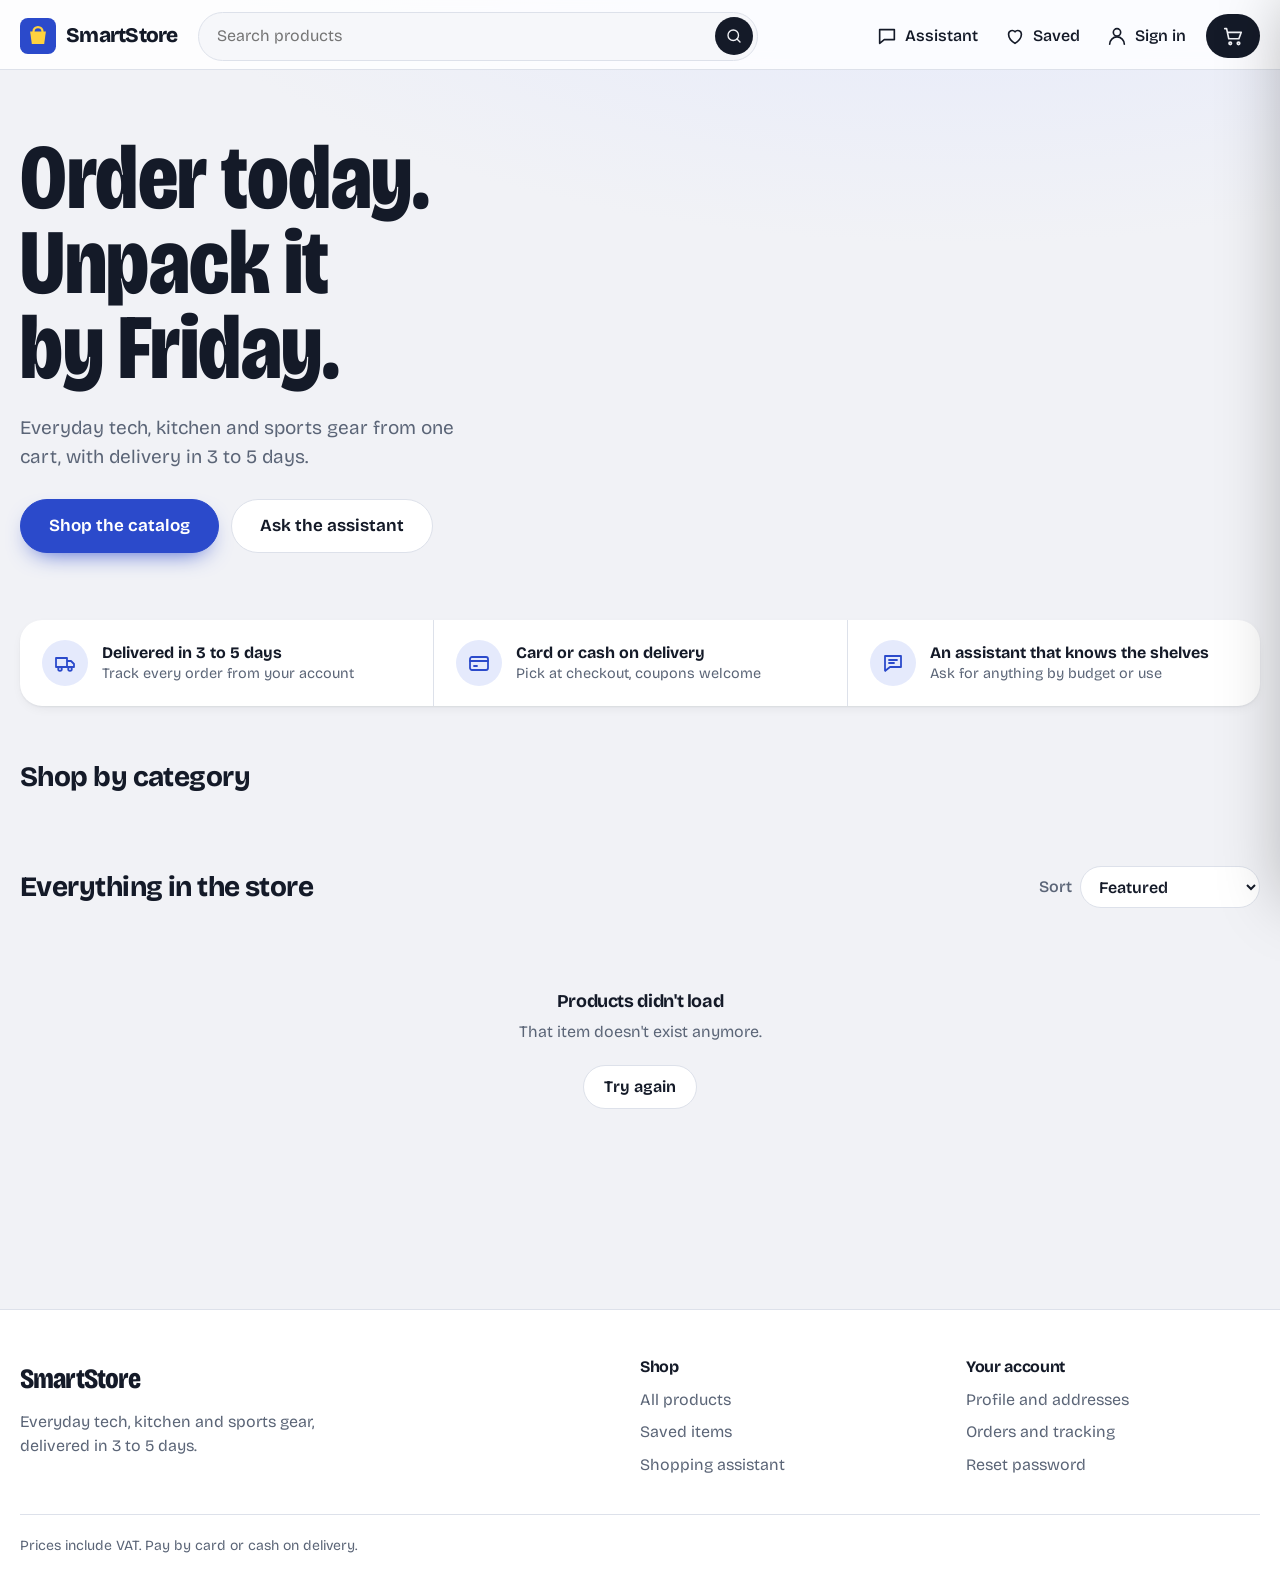
==== commit 28516584: "Redesign storefront: generated product art, richer home and product pages - Poster-style generated a" ====
--- a/3-RestfulAPI/wwwroot/index.html
+++ b/3-RestfulAPI/wwwroot/index.html
@@ -7,7 +7,7 @@
   <meta name="description" content="Shop the SmartStore catalog, manage your cart and orders, and ask the AI assistant for help." />
   <link rel="preconnect" href="https://fonts.googleapis.com" />
   <link rel="preconnect" href="https://fonts.gstatic.com" crossorigin />
-  <link href="https://fonts.googleapis.com/css2?family=Bricolage+Grotesque:opsz,wght@12..96,400;12..96,500;12..96,700;12..96,800&family=Space+Mono:wght@400;700&display=swap" rel="stylesheet" />
+  <link href="https://fonts.googleapis.com/css2?family=Bricolage+Grotesque:opsz,wdth,wght@12..96,75..100,200..800&family=Space+Mono:wght@400;700&display=swap" rel="stylesheet" />
   <link rel="stylesheet" href="css/styles.css" />
   <link rel="icon" href="data:image/svg+xml,<svg xmlns='http://www.w3.org/2000/svg' viewBox='0 0 32 32'><rect width='32' height='32' rx='7' fill='%232B4ACB'/><path d='M9 12h14l-1.5 11h-11z' fill='%23FFD23F'/><path d='M12 12a4 4 0 0 1 8 0' stroke='%23FFD23F' stroke-width='2' fill='none'/></svg>" />
 </head>
@@ -46,12 +46,21 @@
         </button>
       </nav>
     </div>
+    <nav class="catnav" id="catnav" aria-label="Categories"></nav>
   </header>
 
   <main id="main" tabindex="-1"></main>
 
   <footer class="footer">
-    <p>SmartStore. Prices include VAT. Orders ship within 3 to 5 days.</p>
+    <div class="footer-inner">
+      <div class="footer-brand">
+        <strong>SmartStore</strong>
+        <p>Everyday tech, kitchen and sports gear, delivered in 3 to 5 days.</p>
+      </div>
+      <nav aria-label="Shop"><h3>Shop</h3><a href="#/">All products</a><a href="#/wishlist">Saved items</a><a href="#/assistant">Shopping assistant</a></nav>
+      <nav aria-label="Your account"><h3>Your account</h3><a href="#/account">Profile and addresses</a><a href="#/orders">Orders and tracking</a><a href="#/forgot">Reset password</a></nav>
+    </div>
+    <p class="footer-legal">Prices include VAT. Pay by card or cash on delivery.</p>
   </footer>
 
   <!-- Cart drawer: the receipt -->
--- a/3-RestfulAPI/wwwroot/css/styles.css
+++ b/3-RestfulAPI/wwwroot/css/styles.css
@@ -1,302 +1,452 @@
+/* SmartStore: cool grey-blue store, cobalt ink, yellow price stickers, generated poster art. */
 :root {
-  --page: #EEF1F4;
+  --page: #F1F2F6;
+  --page-glow: #E3E8FB;
   --surface: #FFFFFF;
-  --ink: #1A2230;
+  --surface-2: #F6F7FA;
+  --ink: #141A28;
   --muted: #5B6577;
-  --line: #D5DBE3;
+  --line: #DDE1EA;
   --cobalt: #2B4ACB;
   --cobalt-ink: #FFFFFF;
-  --cobalt-soft: #E3E8FB;
+  --cobalt-soft: #E5EAFC;
   --tag: #FFD23F;
-  --tag-ink: #1A2230;
+  --tag-ink: #141A28;
   --paper: #FFFFFF;
-  --danger: #B42318;
+  --danger: #C2261B;
   --ok: #157A4A;
-  --radius: 10px;
-  --shadow: 0 1px 0 var(--line), 0 12px 30px -18px rgba(26, 34, 48, .35);
+  --radius: 12px;
+  --radius-lg: 22px;
+  --shadow-sm: 0 1px 2px rgba(20, 26, 40, .06), 0 4px 14px -6px rgba(20, 26, 40, .12);
+  --shadow-lg: 0 2px 4px rgba(20, 26, 40, .06), 0 24px 48px -20px rgba(20, 26, 40, .35);
   --font: 'Bricolage Grotesque', system-ui, sans-serif;
   --mono: 'Space Mono', ui-monospace, monospace;
   color-scheme: light;
 }
 @media (prefers-color-scheme: dark) {
   :root:not([data-theme="light"]) {
-    --page: #141922; --surface: #1C2330; --ink: #E8ECF2; --muted: #9AA5B8; --line: #2E3747;
-    --cobalt: #7D95FF; --cobalt-ink: #0E1424; --cobalt-soft: #26304A; --paper: #F4F5F0;
-    --danger: #FF8A80; --ok: #5FD39A; --shadow: 0 1px 0 var(--line), 0 16px 30px -18px rgba(0,0,0,.7);
+    --page: #0D111C; --page-glow: #1A2344; --surface: #161C2B; --surface-2: #1C2335; --ink: #ECEFF6; --muted: #98A3B8;
+    --line: #262F45; --cobalt: #829BFF; --cobalt-ink: #0B1022; --cobalt-soft: #222B48; --paper: #F5F5F0;
+    --danger: #FF8A80; --ok: #5FD39A;
+    --shadow-sm: 0 1px 0 rgba(255,255,255,.04) inset, 0 6px 18px -8px rgba(0,0,0,.6);
+    --shadow-lg: 0 1px 0 rgba(255,255,255,.05) inset, 0 30px 60px -24px rgba(0,0,0,.85);
     color-scheme: dark;
   }
 }
 :root[data-theme="dark"] {
-  --page: #141922; --surface: #1C2330; --ink: #E8ECF2; --muted: #9AA5B8; --line: #2E3747;
-  --cobalt: #7D95FF; --cobalt-ink: #0E1424; --cobalt-soft: #26304A; --paper: #F4F5F0;
-  --danger: #FF8A80; --ok: #5FD39A; --shadow: 0 1px 0 var(--line), 0 16px 30px -18px rgba(0,0,0,.7);
+  --page: #0D111C; --page-glow: #1A2344; --surface: #161C2B; --surface-2: #1C2335; --ink: #ECEFF6; --muted: #98A3B8;
+  --line: #262F45; --cobalt: #829BFF; --cobalt-ink: #0B1022; --cobalt-soft: #222B48; --paper: #F5F5F0;
+  --danger: #FF8A80; --ok: #5FD39A;
+  --shadow-sm: 0 1px 0 rgba(255,255,255,.04) inset, 0 6px 18px -8px rgba(0,0,0,.6);
+  --shadow-lg: 0 1px 0 rgba(255,255,255,.05) inset, 0 30px 60px -24px rgba(0,0,0,.85);
   color-scheme: dark;
 }
 
 * { box-sizing: border-box; }
-html { -webkit-text-size-adjust: 100%; }
+html { -webkit-text-size-adjust: 100%; scroll-padding-top: 130px; }
 body {
-  margin: 0; background: var(--page); color: var(--ink);
-  font: 400 16px/1.55 var(--font); font-optical-sizing: auto;
+  margin: 0; color: var(--ink); font: 400 16px/1.55 var(--font); font-optical-sizing: auto;
+  background: radial-gradient(1200px 520px at 75% -120px, var(--page-glow), transparent 70%) no-repeat, var(--page);
   min-height: 100vh; display: flex; flex-direction: column;
 }
-main { flex: 1; width: 100%; max-width: 1240px; margin: 0 auto; padding: 24px 16px 64px; outline: none; }
-h1, h2, h3 { line-height: 1.1; margin: 0 0 .5em; letter-spacing: -.02em; }
-h1 { font-size: clamp(2rem, 4vw, 2.75rem); font-weight: 800; }
-h2 { font-size: 1.5rem; font-weight: 700; }
+main { flex: 1; width: 100%; max-width: 1280px; margin: 0 auto; padding: 28px 20px 80px; outline: none; }
+main:focus, main:focus-visible { outline: none; }
+h1, h2, h3 { line-height: 1.08; margin: 0 0 .5em; letter-spacing: -.02em; text-wrap: balance; }
+h1 { font-size: clamp(2.1rem, 4.4vw, 3rem); font-weight: 800; }
+h2 { font-size: clamp(1.4rem, 2.4vw, 1.75rem); font-weight: 750; }
 h3 { font-size: 1.125rem; font-weight: 700; }
 p { margin: 0 0 1em; }
-a { color: var(--cobalt); }
+a { color: var(--cobalt); text-underline-offset: 3px; }
 img { max-width: 100%; display: block; }
 button, input, select, textarea { font: inherit; color: inherit; }
-:focus-visible { outline: 3px solid var(--cobalt); outline-offset: 2px; border-radius: 4px; }
+.art { stroke: none; }
+svg { fill: none; stroke: currentColor; stroke-width: 1.8; stroke-linecap: round; stroke-linejoin: round; }
+:focus-visible { outline: 3px solid var(--cobalt); outline-offset: 2px; border-radius: 6px; }
 .sr { position: absolute; width: 1px; height: 1px; overflow: hidden; clip: rect(0 0 0 0); white-space: nowrap; }
-.skip { position: absolute; left: 8px; top: -60px; background: var(--ink); color: var(--page); padding: 8px 12px; z-index: 100; border-radius: 6px; }
+.skip { position: absolute; left: 8px; top: -60px; background: var(--ink); color: var(--page); padding: 8px 12px; z-index: 100; border-radius: 8px; }
 .skip:focus { top: 8px; }
 .muted { color: var(--muted); }
-main:focus, main:focus-visible { outline: none; }
-
-/* Buttons and fields */
+[hidden] { display: none !important; }
+
+/* ---------- Buttons and fields ---------- */
 .btn {
-  display: inline-flex; align-items: center; justify-content: center; gap: 8px;
-  min-height: 44px; padding: 0 18px; border-radius: 999px; border: 1.5px solid var(--ink); white-space: nowrap;
-  background: transparent; font-weight: 600; cursor: pointer; text-decoration: none; color: var(--ink);
-  transition: background .15s, color .15s, transform .1s;
-}
-.btn:hover { background: var(--ink); color: var(--page); }
+  display: inline-flex; align-items: center; justify-content: center; gap: 8px; white-space: nowrap;
+  min-height: 44px; padding: 0 20px; border-radius: 999px; border: 1.5px solid var(--line);
+  background: var(--surface); font-weight: 650; cursor: pointer; text-decoration: none; color: var(--ink);
+  transition: background .15s, color .15s, border-color .15s, transform .1s, box-shadow .15s;
+}
+.btn:hover { border-color: var(--ink); }
 .btn:active { transform: translateY(1px); }
-.btn.primary { background: var(--cobalt); border-color: var(--cobalt); color: var(--cobalt-ink); }
-.btn.primary:hover { filter: brightness(1.1); }
-.btn.ghost { border-color: transparent; }
-.btn.ghost:hover { background: var(--cobalt-soft); color: var(--ink); }
-.btn.small { min-height: 34px; padding: 0 12px; font-size: .875rem; }
-.btn.danger { color: var(--danger); border-color: currentColor; }
-.btn.danger:hover { background: var(--danger); color: var(--surface); }
-.btn[disabled] { opacity: .5; cursor: not-allowed; }
+.btn.big { min-height: 54px; padding: 0 28px; font-size: 1.0625rem; }
+.btn.primary { background: var(--cobalt); border-color: var(--cobalt); color: var(--cobalt-ink); box-shadow: 0 10px 24px -12px var(--cobalt); }
+.btn.primary:hover { filter: brightness(1.08); box-shadow: 0 14px 30px -12px var(--cobalt); }
+.btn.ghost { border-color: transparent; background: transparent; }
+.btn.ghost:hover { background: var(--cobalt-soft); }
+.btn.small { min-height: 34px; padding: 0 14px; font-size: .875rem; }
+.btn.danger { color: var(--danger); border-color: color-mix(in srgb, var(--danger) 45%, transparent); background: transparent; }
+.btn.danger:hover { background: var(--danger); color: #fff; border-color: var(--danger); }
+.btn[disabled] { opacity: .45; cursor: not-allowed; box-shadow: none; }
 .btn.block { width: 100%; }
-
-.field { display: grid; gap: 6px; margin-bottom: 14px; }
+.grow { flex: 1; }
+
+.field { display: grid; gap: 6px; margin-bottom: 16px; }
 .field label { font-weight: 600; font-size: .9375rem; }
 .field input, .field select, .field textarea {
-  min-height: 46px; padding: 10px 14px; border: 1.5px solid var(--line); border-radius: var(--radius);
-  background: var(--surface); width: 100%;
-}
-.field textarea { min-height: 96px; resize: vertical; }
-.field input:focus, .field select:focus, .field textarea:focus { border-color: var(--cobalt); outline: none; box-shadow: 0 0 0 3px var(--cobalt-soft); }
+  min-height: 48px; padding: 10px 14px; border: 1.5px solid var(--line); border-radius: var(--radius);
+  background: var(--surface-2); width: 100%; transition: border-color .15s, box-shadow .15s, background .15s;
+}
+.field textarea { min-height: 110px; resize: vertical; }
+.field input:focus, .field select:focus, .field textarea:focus { border-color: var(--cobalt); background: var(--surface); outline: none; box-shadow: 0 0 0 4px var(--cobalt-soft); }
 .field .hint { font-size: .8125rem; color: var(--muted); }
-.form-error { color: var(--danger); font-weight: 500; min-height: 1.5em; margin: 0 0 10px; }
+.form-error { color: var(--danger); font-weight: 550; min-height: 1.5em; margin: 0 0 10px; }
 .row2 { display: grid; grid-template-columns: 1fr 1fr; gap: 0 14px; }
 .check { display: flex; gap: 10px; align-items: center; margin-bottom: 14px; }
 .check input { width: 18px; height: 18px; accent-color: var(--cobalt); }
 
-/* Top bar */
-.topbar { position: sticky; top: 0; z-index: 20; background: var(--surface); border-bottom: 1px solid var(--line); }
-.topbar-inner { max-width: 1240px; margin: 0 auto; padding: 10px 16px; display: flex; align-items: center; gap: 16px; }
-.logo { display: flex; align-items: center; gap: 10px; text-decoration: none; color: var(--cobalt); font-weight: 800; font-size: 1.25rem; letter-spacing: -.03em; }
-.logo svg { width: 34px; height: 34px; }
+/* ---------- Header ---------- */
+.topbar {
+  position: sticky; top: 0; z-index: 20;
+  background: color-mix(in srgb, var(--surface) 82%, transparent);
+  backdrop-filter: saturate(1.4) blur(14px); -webkit-backdrop-filter: saturate(1.4) blur(14px);
+  border-bottom: 1px solid var(--line);
+}
+.topbar-inner { max-width: 1280px; margin: 0 auto; padding: 12px 20px 8px; display: flex; align-items: center; gap: 20px; }
+.logo { display: flex; align-items: center; gap: 10px; text-decoration: none; color: var(--cobalt); font-weight: 800; font-size: 1.3rem; letter-spacing: -.035em; }
+.logo svg { width: 36px; height: 36px; stroke: none; }
 .logo span { color: var(--ink); }
-.search { flex: 1; max-width: 520px; display: flex; border: 1.5px solid var(--line); border-radius: 999px; background: var(--page); overflow: hidden; }
-.search:focus-within { border-color: var(--cobalt); }
-.search input { flex: 1; border: 0; background: transparent; padding: 10px 16px; min-width: 0; outline: none; }
-.search button { border: 0; background: transparent; padding: 0 14px; cursor: pointer; color: var(--muted); }
-svg { fill: none; stroke: currentColor; stroke-width: 1.8; stroke-linecap: round; stroke-linejoin: round; }
-.search svg, .icon-btn svg { width: 22px; height: 22px; }
-.actions { display: flex; gap: 4px; margin-left: auto; }
+.search {
+  flex: 1; max-width: 560px; display: flex; align-items: center; border: 1.5px solid var(--line); border-radius: 999px;
+  background: var(--surface-2); transition: border-color .15s, box-shadow .15s;
+}
+.search:focus-within { border-color: var(--cobalt); box-shadow: 0 0 0 4px var(--cobalt-soft); background: var(--surface); }
+.search input { flex: 1; border: 0; background: transparent; padding: 11px 18px; min-width: 0; outline: none; }
+.search button { border: 0; background: var(--ink); color: var(--page); width: 38px; height: 38px; margin-right: 4px; border-radius: 50%; cursor: pointer; display: grid; place-items: center; }
+.search button svg { width: 18px; height: 18px; }
+.actions { display: flex; gap: 2px; margin-left: auto; }
 .icon-btn {
-  position: relative; display: flex; align-items: center; gap: 6px; min-height: 44px; padding: 0 12px;
-  border: 0; border-radius: 999px; background: transparent; cursor: pointer; color: var(--ink); text-decoration: none; font-weight: 500;
-}
+  position: relative; display: flex; align-items: center; gap: 7px; min-height: 44px; padding: 0 12px;
+  border: 0; border-radius: 999px; background: transparent; cursor: pointer; color: var(--ink); text-decoration: none; font-weight: 550;
+}
+.icon-btn svg { width: 22px; height: 22px; }
 .icon-btn:hover { background: var(--cobalt-soft); }
+.cart-btn { background: var(--ink); color: var(--page); padding: 0 16px; margin-left: 6px; }
+.cart-btn:hover { background: var(--cobalt); color: var(--cobalt-ink); }
 .badge {
-  position: absolute; top: 4px; right: 2px; min-width: 20px; height: 20px; padding: 0 5px;
+  position: absolute; top: -2px; right: -4px; min-width: 22px; height: 22px; padding: 0 6px;
   border-radius: 999px; background: var(--tag); color: var(--tag-ink); font-size: .75rem; font-weight: 800;
-  display: grid; place-items: center;
-}
-.badge.bump { animation: bump .35s ease; }
-@keyframes bump { 50% { transform: scale(1.35); } }
-
-/* Hero */
-.hero { display: grid; grid-template-columns: 1.2fr 1fr; gap: 32px; align-items: end; padding: 24px 0 36px; }
-.hero h1 { font-size: clamp(2.5rem, 6.5vw, 4.75rem); line-height: .98; letter-spacing: -.03em; max-width: 11ch; margin: 0; }
-.hero-side p { color: var(--muted); max-width: 42ch; }
-.chips { display: flex; flex-wrap: wrap; gap: 8px; }
-.chip {
-  border: 1.5px solid var(--line); background: var(--surface); padding: 6px 14px; border-radius: 999px;
-  cursor: pointer; font-weight: 500; min-height: 38px;
-}
-.chip:hover { border-color: var(--ink); }
-.chip[aria-pressed="true"] { background: var(--ink); color: var(--page); border-color: var(--ink); }
-
-/* Shop layout */
-.toolbar { display: flex; align-items: center; justify-content: space-between; gap: 12px; flex-wrap: wrap; margin-bottom: 18px; }
-.toolbar h2 { margin: 0; }
-.toolbar select { min-height: 40px; border: 1.5px solid var(--line); border-radius: 999px; padding: 0 14px; background: var(--surface); }
-.grid { display: grid; grid-template-columns: repeat(auto-fill, minmax(220px, 1fr)); gap: 20px; }
+  display: grid; place-items: center; border: 2px solid var(--surface);
+}
+.badge.bump { animation: bump .4s cubic-bezier(.3,1.6,.5,1); }
+@keyframes bump { 40% { transform: scale(1.4) rotate(-8deg); } }
+
+.catnav { max-width: 1280px; margin: 0 auto; padding: 0 20px; display: flex; gap: 4px; overflow-x: auto; scrollbar-width: none; }
+.catnav::-webkit-scrollbar { display: none; }
+.catnav a {
+  flex: none; padding: 8px 12px 10px; color: var(--muted); text-decoration: none; font-weight: 550; font-size: .9375rem;
+  border-bottom: 2.5px solid transparent;
+}
+.catnav a:hover { color: var(--ink); }
+.catnav a[aria-current="page"] { color: var(--ink); border-color: var(--tag); }
+
+/* ---------- Hero ---------- */
+.hero { display: grid; grid-template-columns: 1.15fr 1fr; gap: 40px; align-items: center; padding: 12px 0 40px; }
+.hero h1 {
+  font-size: clamp(3rem, 7.2vw, 6.2rem); font-stretch: 82%; font-weight: 800; line-height: .92; letter-spacing: -.005em;
+  margin: 0 0 22px; max-width: 9.5ch;
+}
+.hero-copy p { font-size: 1.1875rem; color: var(--muted); max-width: 38ch; margin-bottom: 28px; }
+.hero-cta { display: flex; gap: 12px; flex-wrap: wrap; }
+
+.collage { position: relative; height: 470px; }
+.collage-card {
+  position: absolute; width: 58%; background: var(--surface); padding: 10px 10px 14px; border-radius: var(--radius-lg);
+  box-shadow: var(--shadow-lg); transform: rotate(var(--r)); animation: settle .9s cubic-bezier(.2,.9,.2,1) both;
+}
+.collage-card .card-img { border-radius: 14px; }
+.collage-card .price { position: absolute; top: 22px; left: -10px; transform: rotate(-6deg); }
+.collage-name { display: block; padding: 10px 4px 0; font-weight: 650; white-space: nowrap; overflow: hidden; text-overflow: ellipsis; }
+.collage-card.c0 { right: 4%; top: 0; --r: 5deg; z-index: 1; }
+.collage-card.c1 { left: 0; top: 70px; --r: -7deg; z-index: 2; animation-delay: .12s; }
+.collage-card.c2 { right: 14%; bottom: -10px; width: 46%; --r: -2deg; z-index: 3; animation-delay: .24s; }
+@keyframes settle { from { opacity: 0; transform: translateY(40px) rotate(calc(var(--r) * 3)); } }
+
+.perks {
+  list-style: none; margin: 0 0 56px; padding: 0; display: grid; grid-template-columns: repeat(3, 1fr);
+  background: var(--surface); border-radius: var(--radius-lg); box-shadow: var(--shadow-sm); overflow: hidden;
+}
+.perks li { display: flex; gap: 14px; align-items: center; padding: 20px 22px; }
+.perks li + li { border-left: 1px solid var(--line); }
+.perks svg { width: 46px; height: 46px; padding: 11px; flex: none; border-radius: 50%; background: var(--cobalt-soft); color: var(--cobalt); }
+.perks li > span { color: var(--muted); font-size: .9rem; line-height: 1.35; }
+.perks strong { display: block; font-size: 1rem; color: var(--ink); }
+
+/* ---------- Sections ---------- */
+.section { margin-bottom: 56px; }
+.section-head { display: flex; align-items: baseline; gap: 16px; flex-wrap: wrap; margin-bottom: 18px; }
+.section-head h2, .section-head p { margin: 0; }
+
+.cat-tiles { display: grid; grid-template-columns: repeat(auto-fit, minmax(220px, 1fr)); gap: 16px; }
+.cat-tile {
+  position: relative; display: block; aspect-ratio: 5 / 4; border-radius: var(--radius-lg); overflow: hidden;
+  color: var(--ink); text-decoration: none; box-shadow: var(--shadow-sm); transition: transform .2s, box-shadow .2s;
+}
+.cat-tile .art { position: absolute; inset: -16% 0 auto 0; width: 100%; height: 116%; transition: transform .5s cubic-bezier(.2,.8,.2,1); }
+.cat-tile:hover { transform: translateY(-3px); box-shadow: var(--shadow-lg); }
+.cat-tile:hover .art { transform: scale(1.06); }
+.cat-label {
+  position: absolute; left: 12px; right: 12px; bottom: 12px; display: flex; justify-content: space-between; align-items: center; gap: 8px;
+  background: var(--surface); border-radius: 14px; padding: 10px 14px;
+}
+.cat-label strong { font-size: 1.0625rem; }
+.cat-label span { color: var(--muted); font-size: .875rem; white-space: nowrap; }
+
+.rail { display: grid; grid-auto-flow: column; grid-auto-columns: minmax(240px, 270px); gap: 18px; overflow-x: auto; padding: 4px 4px 18px; margin: -4px; scroll-snap-type: x mandatory; scrollbar-width: thin; }
+.rail > * { scroll-snap-align: start; }
+
+/* ---------- Grid toolbar ---------- */
+.toolbar { display: flex; align-items: center; justify-content: space-between; gap: 12px; flex-wrap: wrap; margin-bottom: 20px; }
+.toolbar h2 { margin: 0; display: flex; align-items: center; gap: 10px; }
+.count { font-size: .9375rem; font-weight: 700; background: var(--surface); border: 1px solid var(--line); border-radius: 999px; padding: 2px 10px; color: var(--muted); letter-spacing: 0; }
+.sort { display: flex; align-items: center; gap: 8px; color: var(--muted); font-weight: 550; }
+.sort select { min-height: 42px; border: 1.5px solid var(--line); border-radius: 999px; padding: 0 14px; background: var(--surface); color: var(--ink); font-weight: 600; }
+
+/* ---------- Product cards ---------- */
+.grid { display: grid; grid-template-columns: repeat(auto-fill, minmax(236px, 1fr)); gap: 22px; }
 .card {
   position: relative; display: flex; flex-direction: column; background: var(--surface);
-  border-radius: 14px; box-shadow: var(--shadow); overflow: hidden;
-}
-.card-img { aspect-ratio: 1 / 1; background: var(--cobalt-soft); display: grid; place-items: center; overflow: hidden; }
-.card-img img { width: 100%; height: 100%; object-fit: cover; transition: transform .3s; }
-.card:hover .card-img img { transform: scale(1.04); }
-.monogram { font-size: 3.5rem; font-weight: 800; color: var(--cobalt); letter-spacing: -.05em; }
-.card-body { padding: 14px 16px 16px; display: flex; flex-direction: column; gap: 6px; flex: 1; }
-.card-cat { font-size: .8125rem; color: var(--muted); }
-.card h3 { font-size: 1.0625rem; font-weight: 600; margin: 0; }
+  border-radius: var(--radius-lg); box-shadow: var(--shadow-sm); padding: 8px; transition: transform .2s, box-shadow .2s;
+}
+.card:hover { transform: translateY(-4px); box-shadow: var(--shadow-lg); }
+.card-media { position: relative; }
+.card-img, .product-img, .thumb { position: relative; overflow: hidden; background: var(--cobalt-soft); }
+.card-img { aspect-ratio: 1 / 1; border-radius: 16px; }
+.card-img .art, .product-img .art, .thumb .art { position: absolute; inset: 0; width: 100%; height: 100%; }
+.card-img img, .product-img img, .thumb img { position: absolute; inset: 0; width: 100%; height: 100%; object-fit: cover; }
+.card .art { transition: transform .5s cubic-bezier(.2,.8,.2,1); }
+.card:hover .art { transform: scale(1.05); }
+.card.is-out .card-img { filter: grayscale(.85) brightness(.9); }
+.tag-on-art { position: absolute; left: -2px; bottom: 14px; }
+.sold-out { position: absolute; top: 12px; left: 12px; background: var(--ink); color: var(--page); padding: 3px 12px; border-radius: 999px; font-size: .8125rem; font-weight: 700; }
+.heart {
+  position: absolute; top: 10px; right: 10px; width: 40px; height: 40px; border-radius: 50%;
+  border: 0; background: rgba(255,255,255,.92); display: grid; place-items: center; cursor: pointer; color: #141A28;
+  box-shadow: 0 4px 12px -4px rgba(0,0,0,.3); transition: transform .15s;
+}
+.heart:hover { transform: scale(1.1); }
+.heart svg { width: 20px; height: 20px; }
+.heart[aria-pressed="true"] svg { fill: #E5484D; stroke: #E5484D; }
+.heart.inline { position: static; width: 54px; height: 54px; background: var(--surface); color: var(--ink); border: 1.5px solid var(--line); box-shadow: none; }
+.card-body { padding: 14px 8px 8px; display: flex; gap: 12px; align-items: flex-end; flex: 1; }
+.card-text { flex: 1; min-width: 0; display: flex; flex-direction: column; gap: 3px; }
+.card-cat { font-size: .8125rem; color: var(--muted); text-decoration: none; font-weight: 550; }
+.card h3 { font-size: 1.0625rem; font-weight: 650; margin: 0; line-height: 1.25; }
 .card h3 a { color: inherit; text-decoration: none; }
-.card h3 a::after { content: ''; position: absolute; inset: 0; } /* whole card is the link */
-.card-foot { margin-top: auto; padding-top: 10px; display: flex; flex-wrap: wrap; align-items: center; justify-content: space-between; gap: 8px; }
-.card-foot .btn { position: relative; z-index: 1; }
-.heart {
-  position: absolute; top: 10px; right: 10px; z-index: 1; width: 40px; height: 40px; border-radius: 50%;
-  border: 0; background: var(--surface); display: grid; place-items: center; cursor: pointer; color: var(--ink);
-}
-.heart svg { width: 20px; height: 20px; }
-.heart[aria-pressed="true"] svg { fill: var(--danger); stroke: var(--danger); }
-
-/* The price tag: the one recurring accent */
+.card h3 a::after { content: ''; position: absolute; inset: 0; border-radius: var(--radius-lg); }
+.card h3 a:focus-visible { outline: none; }
+.card:has(h3 a:focus-visible) { outline: 3px solid var(--cobalt); outline-offset: 3px; }
+.card .heart, .add-round { z-index: 1; }
+.add-round {
+  position: relative; flex: none; width: 46px; height: 46px; border-radius: 50%; border: 0; cursor: pointer;
+  background: var(--ink); color: var(--page); display: grid; place-items: center; transition: background .15s, transform .15s;
+}
+.add-round svg { width: 22px; height: 22px; stroke-width: 2.4; }
+.add-round:hover { background: var(--cobalt); color: var(--cobalt-ink); transform: rotate(90deg); }
+.add-round[disabled] { opacity: .3; cursor: not-allowed; transform: none; background: var(--muted); }
+.stock-low { color: var(--danger); font-size: .8125rem; font-weight: 650; }
+
+/* The price sticker: the recurring accent */
 .price {
-  position: relative; display: inline-block; background: var(--tag); color: var(--tag-ink);
-  font-weight: 800; padding: 3px 12px 3px 18px; font-variant-numeric: tabular-nums;
-  clip-path: polygon(10px 0, 100% 0, 100% 100%, 10px 100%, 0 50%);
-}
-.price.big { font-size: 1.75rem; padding: 6px 18px 6px 26px; clip-path: polygon(16px 0, 100% 0, 100% 100%, 16px 100%, 0 50%); }
-.stock-low { color: var(--danger); font-size: .8125rem; font-weight: 600; }
-.sold-out { position: absolute; top: 12px; left: 12px; background: var(--ink); color: var(--page); padding: 2px 10px; border-radius: 999px; font-size: .8125rem; font-weight: 600; }
-
-/* Product page */
-.crumbs { font-size: .9375rem; margin-bottom: 16px; color: var(--muted); }
+  display: inline-block; background: var(--tag); color: var(--tag-ink); font-weight: 800; font-size: 1rem;
+  padding: 4px 14px 4px 22px; font-variant-numeric: tabular-nums; letter-spacing: -.01em;
+  clip-path: polygon(11px 0, 100% 0, 100% 100%, 11px 100%, 0 50%);
+  filter: drop-shadow(0 4px 6px rgba(0,0,0,.18));
+}
+.price::before { content: ''; display: inline-block; width: 6px; height: 6px; border-radius: 50%; background: var(--tag-ink); opacity: .35; margin: 0 8px 2px -12px; vertical-align: middle; }
+.price.big { font-size: 2rem; padding: 8px 22px 8px 34px; clip-path: polygon(18px 0, 100% 0, 100% 100%, 18px 100%, 0 50%); }
+.price.big::before { width: 9px; height: 9px; margin: 0 12px 6px -18px; }
+
+/* ---------- Product page ---------- */
+.crumbs { display: flex; gap: 8px; font-size: .9375rem; margin-bottom: 18px; color: var(--muted); }
 .crumbs a { color: var(--muted); }
-.product { display: grid; grid-template-columns: 1fr 1fr; gap: 40px; align-items: start; }
-.product-img { border-radius: 18px; overflow: hidden; background: var(--cobalt-soft); aspect-ratio: 1; display: grid; place-items: center; }
-.product-img img { width: 100%; height: 100%; object-fit: cover; }
-.product-img .monogram { font-size: 8rem; }
-.product-info h1 { margin-bottom: 12px; }
-.buy { display: flex; gap: 12px; align-items: center; flex-wrap: wrap; margin: 24px 0; }
-.qty { display: inline-flex; align-items: center; border: 1.5px solid var(--line); border-radius: 999px; background: var(--surface); }
-.qty button { width: 40px; height: 42px; border: 0; background: transparent; cursor: pointer; font-size: 1.25rem; }
-.qty input { width: 44px; text-align: center; border: 0; background: transparent; -moz-appearance: textfield; }
+.product { display: grid; grid-template-columns: 1.05fr 1fr; gap: 48px; align-items: start; margin-bottom: 64px; }
+.product-img { border-radius: 28px; aspect-ratio: 1; box-shadow: var(--shadow-lg); }
+.product-info { padding-top: 8px; position: sticky; top: 140px; }
+.product-info h1 { font-size: clamp(2.4rem, 5vw, 4rem); font-stretch: 85%; letter-spacing: -.01em; line-height: .95; margin: 6px 0 22px; }
+.stock { margin: 26px 0 0; max-width: 360px; }
+.stock p { margin: 8px 0 0; color: var(--muted); font-weight: 550; }
+.meter { height: 8px; border-radius: 999px; background: var(--line); overflow: hidden; }
+.meter span { display: block; height: 100%; background: var(--ok); border-radius: inherit; }
+.meter span.low { background: var(--danger); }
+.buy { display: flex; gap: 10px; align-items: center; flex-wrap: wrap; margin: 26px 0 22px; }
+.qty { display: inline-flex; align-items: center; border: 1.5px solid var(--line); border-radius: 999px; background: var(--surface); height: 54px; }
+.qty button { width: 44px; height: 100%; border: 0; background: transparent; cursor: pointer; font-size: 1.3rem; border-radius: 999px; }
+.qty button:hover { background: var(--cobalt-soft); }
+.qty input { width: 40px; text-align: center; border: 0; background: transparent; font-weight: 700; -moz-appearance: textfield; }
 .qty input::-webkit-inner-spin-button { -webkit-appearance: none; }
-.reviews { margin-top: 48px; max-width: 760px; }
-.review { padding: 16px 0; border-top: 1px solid var(--line); }
+.facts { list-style: none; padding: 0; margin: 0 0 18px; display: grid; grid-template-columns: 1fr 1fr; gap: 10px; }
+.facts li { background: var(--surface); border-radius: 14px; padding: 14px 16px; box-shadow: var(--shadow-sm); }
+.facts strong { display: block; }
+.facts span { color: var(--muted); font-size: .875rem; }
+.ask-link { border: 0; background: none; padding: 6px 0; color: var(--cobalt); font-weight: 650; cursor: pointer; text-decoration: underline; text-underline-offset: 4px; }
+
+.reviews { max-width: 780px; }
+.review { padding: 18px 0; border-top: 1px solid var(--line); }
 .review-head { display: flex; justify-content: space-between; gap: 12px; flex-wrap: wrap; }
-.stars { color: #E0A800; letter-spacing: 2px; }
+.stars { color: #F5B400; letter-spacing: 2px; }
 .rating-input { border: 0; padding: 0; margin: 0 0 14px; }
 .rating-input legend { font-weight: 600; margin-bottom: 6px; padding: 0; }
 .star-row { display: flex; flex-direction: row-reverse; justify-content: flex-end; gap: 4px; }
 .rating-input input { position: absolute; opacity: 0; }
-.rating-input label { font-size: 1.75rem; cursor: pointer; color: var(--line); line-height: 1; }
-.rating-input input:checked ~ label, .rating-input label:hover, .rating-input label:hover ~ label { color: #E0A800; }
+.rating-input label { font-size: 2rem; cursor: pointer; color: var(--line); line-height: 1; transition: color .1s, transform .1s; }
+.rating-input label:hover { transform: scale(1.12); }
+.rating-input input:checked ~ label, .rating-input label:hover, .rating-input label:hover ~ label { color: #F5B400; }
 .rating-input input:focus-visible + label { outline: 3px solid var(--cobalt); border-radius: 4px; }
 
-/* Panels / pages */
-.panel { background: var(--surface); border-radius: 16px; box-shadow: var(--shadow); padding: 24px; }
-.narrow { max-width: 440px; margin: 24px auto; }
+/* ---------- Panels / pages ---------- */
+.panel { background: var(--surface); border-radius: var(--radius-lg); box-shadow: var(--shadow-sm); padding: 28px; }
+.narrow { max-width: 460px; margin: 32px auto; padding: 36px; box-shadow: var(--shadow-lg); }
+.narrow h1 { font-stretch: 85%; font-size: 2.5rem; }
 .two-col { display: grid; grid-template-columns: 1.4fr 1fr; gap: 24px; align-items: start; }
-.stack > * + * { margin-top: 16px; }
-.empty { text-align: center; padding: 56px 16px; }
-.empty p { color: var(--muted); }
+.stack > * + * { margin-top: 18px; }
+.empty { text-align: center; padding: 64px 16px; }
+.empty p { color: var(--muted); max-width: 44ch; margin-inline: auto; margin-bottom: 20px; }
 .list-row { display: flex; gap: 14px; align-items: center; padding: 14px 0; border-top: 1px solid var(--line); }
 .list-row:first-child { border-top: 0; }
 .list-row .grow { flex: 1; min-width: 0; }
-.thumb { width: 56px; height: 56px; border-radius: 10px; background: var(--cobalt-soft); display: grid; place-items: center; font-weight: 800; color: var(--cobalt); flex: none; }
-.addr { display: block; border: 1.5px solid var(--line); border-radius: var(--radius); padding: 14px 16px; cursor: pointer; margin-bottom: 10px; }
-.addr:has(input:checked) { border-color: var(--cobalt); box-shadow: 0 0 0 3px var(--cobalt-soft); }
+.thumb { width: 60px; height: 60px; border-radius: 14px; flex: none; }
+.addr { display: block; border: 1.5px solid var(--line); border-radius: 14px; padding: 14px 16px; cursor: pointer; margin-bottom: 10px; transition: border-color .15s, box-shadow .15s; }
+.addr:hover { border-color: var(--muted); }
+.addr:has(input:checked) { border-color: var(--cobalt); box-shadow: 0 0 0 4px var(--cobalt-soft); }
 .addr input { accent-color: var(--cobalt); margin-right: 8px; }
-.pill { display: inline-block; padding: 2px 10px; border-radius: 999px; font-size: .8125rem; font-weight: 600; background: var(--cobalt-soft); color: var(--ink); }
-.pill.ok { background: color-mix(in srgb, var(--ok) 18%, transparent); color: var(--ok); }
-.pill.bad { background: color-mix(in srgb, var(--danger) 15%, transparent); color: var(--danger); }
-.tabs { display: flex; gap: 6px; margin-bottom: 20px; flex-wrap: wrap; }
-.totals { display: grid; grid-template-columns: 1fr auto; gap: 6px 0; font-variant-numeric: tabular-nums; }
+details summary { list-style: none; }
+details summary::-webkit-details-marker { display: none; }
+.pill { display: inline-block; padding: 3px 11px; border-radius: 999px; font-size: .8125rem; font-weight: 700; background: var(--cobalt-soft); color: var(--cobalt); }
+.pill.ok { background: color-mix(in srgb, var(--ok) 16%, transparent); color: var(--ok); }
+.pill.bad { background: color-mix(in srgb, var(--danger) 14%, transparent); color: var(--danger); }
+.totals { display: grid; grid-template-columns: 1fr auto; gap: 8px 0; font-variant-numeric: tabular-nums; }
 .totals > :nth-child(even) { text-align: right; padding-left: 16px; }
-.totals .grand { font-weight: 800; font-size: 1.25rem; padding-top: 8px; border-top: 1.5px solid var(--ink); }
-.track { display: grid; grid-template-columns: repeat(4, 1fr); gap: 4px; margin: 18px 0; }
-.track div { border-top: 4px solid var(--line); padding-top: 6px; font-size: .8125rem; color: var(--muted); }
-.track div.done { border-color: var(--cobalt); color: var(--ink); font-weight: 600; }
-.skeleton { background: linear-gradient(90deg, var(--line) 0 40%, var(--surface) 50%, var(--line) 60% 100%) 0 0 / 300% 100%; animation: shimmer 1.2s infinite linear; border-radius: 14px; min-height: 300px; }
+.totals .grand { font-weight: 800; font-size: 1.375rem; padding-top: 12px; margin-top: 4px; border-top: 2px solid var(--ink); }
+.track { display: grid; grid-template-columns: repeat(4, 1fr); gap: 6px; margin: 22px 0 28px; }
+.track div { border-top: 6px solid var(--line); padding-top: 8px; font-size: .875rem; color: var(--muted); border-radius: 3px; }
+.track div.done { border-color: var(--cobalt); color: var(--ink); font-weight: 650; }
+.skeleton { background: linear-gradient(90deg, var(--surface) 0 40%, var(--surface-2) 50%, var(--surface) 60% 100%) 0 0 / 300% 100%; animation: shimmer 1.3s infinite linear; border-radius: var(--radius-lg); min-height: 330px; }
 @keyframes shimmer { to { background-position: -150% 0; } }
 
-/* Drawers */
-.scrim { position: fixed; inset: 0; background: rgba(10, 14, 22, .45); z-index: 40; }
+/* ---------- Drawers ---------- */
+.scrim { position: fixed; inset: 0; background: rgba(6, 9, 18, .55); backdrop-filter: blur(3px); z-index: 40; }
 .drawer {
-  position: fixed; top: 0; right: 0; height: 100%; width: min(420px, 100%); z-index: 50;
-  transform: translateX(105%); transition: transform .28s cubic-bezier(.2,.8,.2,1);
+  position: fixed; top: 0; right: 0; height: 100%; width: min(430px, 100%); z-index: 50;
+  transform: translateX(105%); transition: transform .3s cubic-bezier(.2,.8,.2,1);
   display: flex; flex-direction: column;
 }
 .drawer.open { transform: none; }
 .close { width: 40px; height: 40px; border: 0; border-radius: 50%; background: transparent; font-size: 1.75rem; cursor: pointer; color: inherit; line-height: 1; }
-.close:hover { background: rgba(0,0,0,.08); }
+.close:hover { background: rgba(127,127,127,.18); }
 
 /* The receipt (cart) */
-#cartDrawer { padding: 16px 16px 0; background: transparent; }
+#cartDrawer { padding: 18px 18px 0; }
 .receipt {
-  background: var(--paper); color: #1A2230; font-family: var(--mono); font-size: .875rem;
-  flex: 0 1 auto; max-height: 100%; overflow-y: auto; padding: 22px 22px 40px; box-shadow: 0 20px 50px rgba(0,0,0,.35);
-  /* torn bottom edge */
+  background: var(--paper); color: #141A28; font-family: var(--mono); font-size: .875rem;
+  flex: 0 1 auto; max-height: 100%; overflow-y: auto; padding: 24px 24px 42px; box-shadow: 0 30px 60px rgba(0,0,0,.45);
   -webkit-mask: linear-gradient(#000 0 0) top / 100% calc(100% - 12px) no-repeat, conic-gradient(from -45deg at bottom, #0000, #000 1deg 89deg, #0000 90deg) bottom / 16px 12px repeat-x;
           mask: linear-gradient(#000 0 0) top / 100% calc(100% - 12px) no-repeat, conic-gradient(from -45deg at bottom, #0000, #000 1deg 89deg, #0000 90deg) bottom / 16px 12px repeat-x;
 }
-.drawer.open .receipt { animation: print .45s cubic-bezier(.2,.8,.2,1); }
+.drawer.open .receipt { animation: print .5s cubic-bezier(.2,.8,.2,1); }
 @keyframes print { from { clip-path: inset(0 0 100% 0); } to { clip-path: inset(0 0 0 0); } }
-.receipt-head { display: grid; grid-template-columns: 1fr auto; text-align: center; border-bottom: 2px dashed #1A2230; padding-bottom: 14px; margin-bottom: 14px; }
+.receipt-head { display: grid; grid-template-columns: 1fr auto; text-align: center; border-bottom: 2px dashed #141A28; padding-bottom: 14px; margin-bottom: 14px; }
 .receipt-head strong { font-size: 1.25rem; grid-column: 1; }
 .receipt-head span { grid-column: 1; color: #5B6577; }
-.receipt-head .close { grid-row: 1 / span 2; grid-column: 2; color: #1A2230; }
-.r-line { display: grid; grid-template-columns: 1fr auto; gap: 2px 12px; padding: 8px 0; border-bottom: 1px dotted #9AA5B8; }
+.receipt-head .close { grid-row: 1 / span 2; grid-column: 2; color: #141A28; }
+.r-line { display: grid; grid-template-columns: 1fr auto; gap: 2px 12px; padding: 10px 0; border-bottom: 1px dotted #9AA5B8; }
 .r-line .name { font-weight: 700; word-break: break-word; }
 .r-line .meta { display: flex; align-items: center; gap: 6px; grid-column: 1 / -1; color: #5B6577; }
-.r-line .meta button { font-family: var(--mono); border: 1px solid #1A2230; background: transparent; width: 28px; height: 28px; cursor: pointer; color: #1A2230; }
+.r-line .meta button { font-family: var(--mono); border: 1px solid #141A28; background: transparent; width: 28px; height: 28px; cursor: pointer; color: #141A28; }
+.r-line .meta button:hover { background: #141A28; color: #fff; }
 .r-line .meta .rm { width: auto; padding: 0 8px; margin-left: auto; border: 0; text-decoration: underline; }
-.r-total { display: flex; justify-content: space-between; font-size: 1.25rem; font-weight: 700; padding: 14px 0; border-bottom: 2px dashed #1A2230; margin-bottom: 18px; }
-.receipt .btn { font-family: var(--font); color: #1A2230; border-color: #1A2230; }
-.receipt .btn.primary { background: #1A2230; color: #fff; }
+.r-line .meta .rm:hover { background: none; color: #C2261B; }
+.r-total { display: flex; justify-content: space-between; font-size: 1.3rem; font-weight: 700; padding: 16px 0; border-bottom: 2px dashed #141A28; margin-bottom: 18px; }
+.receipt .btn { font-family: var(--font); color: #141A28; border-color: #141A28; background: transparent; box-shadow: none; }
+.receipt .btn.primary { background: #141A28; color: #fff; }
 .receipt .btn.primary:hover { filter: none; background: #2B4ACB; border-color: #2B4ACB; }
+.receipt .btn.ghost { border-color: transparent; }
+.receipt .empty { padding: 40px 0; }
 .receipt .empty p { color: #5B6577; }
-.barcode { height: 44px; margin-top: 22px; background: repeating-linear-gradient(90deg, #1A2230 0 2px, transparent 2px 4px, #1A2230 4px 7px, transparent 7px 8px, #1A2230 8px 9px, transparent 9px 12px); }
+.barcode { height: 46px; margin-top: 22px; background: repeating-linear-gradient(90deg, #141A28 0 2px, transparent 2px 4px, #141A28 4px 7px, transparent 7px 8px, #141A28 8px 9px, transparent 9px 12px); }
 
 /* Chat */
-.chat { background: var(--surface); border-left: 1px solid var(--line); }
-.chat-head { display: flex; justify-content: space-between; align-items: start; padding: 18px 20px; border-bottom: 1px solid var(--line); }
+.chat { background: var(--surface); border-left: 1px solid var(--line); box-shadow: -20px 0 60px rgba(0,0,0,.25); }
+.chat-head { display: flex; justify-content: space-between; align-items: start; padding: 20px 22px; border-bottom: 1px solid var(--line); }
+.chat-head strong { font-size: 1.125rem; }
 .chat-head p { margin: 0; color: var(--muted); font-size: .875rem; }
-.chat-log { flex: 1; overflow-y: auto; padding: 18px 20px; display: flex; flex-direction: column; gap: 12px; }
-.msg { max-width: 88%; padding: 10px 14px; border-radius: 16px; }
-.msg.bot { background: var(--page); border-bottom-left-radius: 4px; }
-.msg.user { background: var(--cobalt); color: var(--cobalt-ink); align-self: flex-end; border-bottom-right-radius: 4px; }
+.chat-log { flex: 1; overflow-y: auto; padding: 20px 22px; display: flex; flex-direction: column; gap: 12px; }
+.msg { max-width: 88%; padding: 11px 15px; border-radius: 18px; animation: rise .25s ease; }
+.msg.bot { background: var(--surface-2); border: 1px solid var(--line); border-bottom-left-radius: 6px; }
+.msg.user { background: var(--cobalt); color: var(--cobalt-ink); align-self: flex-end; border-bottom-right-radius: 6px; }
 .msg p:last-child, .msg ul:last-child { margin-bottom: 0; }
 .msg ul { padding-left: 18px; margin: 0 0 1em; }
 .msg.typing { color: var(--muted); }
-.chat-products { display: grid; gap: 8px; margin-top: 10px; }
-.chat-products a { display: flex; justify-content: space-between; gap: 10px; padding: 8px 12px; border-radius: 10px; background: var(--surface); text-decoration: none; color: var(--ink); border: 1px solid var(--line); }
+.chat-products { display: grid; gap: 8px; margin-top: 12px; }
+.chat-products a { display: flex; justify-content: space-between; gap: 10px; padding: 10px 12px; border-radius: 12px; background: var(--surface); text-decoration: none; color: var(--ink); border: 1px solid var(--line); }
 .chat-products a:hover { border-color: var(--cobalt); }
-.chat-suggest { display: flex; gap: 6px; flex-wrap: wrap; padding: 0 20px 10px; }
-.chat-suggest button { border: 1px solid var(--line); background: transparent; border-radius: 999px; padding: 6px 12px; cursor: pointer; font-size: .875rem; }
+.chat-suggest { display: flex; gap: 6px; flex-wrap: wrap; padding: 0 22px 12px; }
+.chat-suggest button { border: 1px solid var(--line); background: var(--surface-2); border-radius: 999px; padding: 7px 13px; cursor: pointer; font-size: .875rem; }
 .chat-suggest button:hover { border-color: var(--cobalt); }
-.chat-form { display: flex; gap: 8px; padding: 14px 20px 20px; border-top: 1px solid var(--line); }
-.chat-form input { flex: 1; min-width: 0; min-height: 44px; padding: 0 14px; border: 1.5px solid var(--line); border-radius: 999px; background: var(--page); }
+.chat-form { display: flex; gap: 8px; padding: 14px 22px 22px; border-top: 1px solid var(--line); }
+.chat-form input { flex: 1; min-width: 0; min-height: 46px; padding: 0 16px; border: 1.5px solid var(--line); border-radius: 999px; background: var(--surface-2); }
+.chat-form input:focus { outline: none; border-color: var(--cobalt); box-shadow: 0 0 0 4px var(--cobalt-soft); }
 
 /* Toasts */
-.toasts { position: fixed; bottom: 16px; left: 50%; transform: translateX(-50%); z-index: 60; display: grid; gap: 8px; width: min(420px, calc(100% - 32px)); }
-.toast { background: var(--ink); color: var(--page); padding: 12px 16px; border-radius: 12px; box-shadow: 0 10px 30px rgba(0,0,0,.25); animation: rise .25s ease; }
+.toasts { position: fixed; bottom: 20px; left: 50%; transform: translateX(-50%); z-index: 60; display: grid; gap: 8px; width: min(420px, calc(100% - 32px)); }
+.toast { background: var(--ink); color: var(--page); padding: 13px 18px; border-radius: 14px; box-shadow: 0 16px 40px rgba(0,0,0,.35); animation: rise .25s ease; font-weight: 550; }
 .toast.error { background: var(--danger); color: #fff; }
 @keyframes rise { from { transform: translateY(10px); opacity: 0; } }
 
-.footer { border-top: 1px solid var(--line); padding: 20px 16px; text-align: center; color: var(--muted); font-size: .875rem; }
-.footer p { margin: 0; }
-
-@media (max-width: 860px) {
+/* Footer */
+.footer { background: var(--surface); border-top: 1px solid var(--line); padding: 48px 20px 28px; }
+.footer-inner { max-width: 1280px; margin: 0 auto; display: grid; grid-template-columns: 2fr 1fr 1fr; gap: 32px; }
+.footer-brand strong { font-size: 1.75rem; font-stretch: 80%; font-weight: 800; letter-spacing: -.03em; }
+.footer-brand p { color: var(--muted); max-width: 34ch; margin-top: 8px; }
+.footer nav { display: grid; gap: 8px; align-content: start; }
+.footer h3 { font-size: 1rem; margin-bottom: 4px; }
+.footer nav a { color: var(--muted); text-decoration: none; }
+.footer nav a:hover { color: var(--ink); text-decoration: underline; }
+.footer-legal { max-width: 1280px; margin: 36px auto 0; padding-top: 20px; border-top: 1px solid var(--line); color: var(--muted); font-size: .875rem; }
+
+/* ---------- Responsive ---------- */
+@media (max-width: 960px) {
   .hero, .product, .two-col { grid-template-columns: 1fr; }
-  .hero { gap: 16px; padding-top: 8px; }
-  .product { gap: 24px; }
+  .hero { gap: 28px; }
+  .collage { height: 380px; max-width: 520px; width: 100%; justify-self: center; }
+  .product { gap: 28px; }
+  .product-info { position: static; }
+  .perks { grid-template-columns: 1fr; }
+  .perks li + li { border-left: 0; border-top: 1px solid var(--line); }
 }
 @media (max-width: 640px) {
-  .topbar-inner { flex-wrap: wrap; gap: 8px; }
+  main { padding: 18px 16px 64px; }
+  .topbar-inner { flex-wrap: wrap; gap: 8px; padding: 10px 16px 6px; }
   .search { order: 3; flex-basis: 100%; max-width: none; }
   .logo span, .icon-btn .lbl { display: none; }
+  .catnav { padding: 0 10px; }
+  .hero h1 { font-size: clamp(2.8rem, 15vw, 4rem); }
+  .collage { height: 300px; }
   .grid { grid-template-columns: repeat(2, 1fr); gap: 12px; }
-  .card-body { padding: 10px 12px 12px; }
-  .card-foot { flex-direction: column; align-items: stretch; }
-  .row2 { grid-template-columns: 1fr; }
-  .panel { padding: 18px; }
+  .card { padding: 6px; border-radius: 18px; }
+  .card-body { padding: 10px 4px 4px; }
+  .card h3 { font-size: .9375rem; }
+  .add-round { width: 38px; height: 38px; }
+  .price { font-size: .875rem; }
+  .heart { width: 34px; height: 34px; top: 8px; right: 8px; }
+  .rail { grid-auto-columns: 62%; }
+  .cat-tiles { grid-template-columns: 1fr 1fr; gap: 10px; }
+  .cat-label { left: 8px; right: 8px; bottom: 8px; padding: 8px 10px; flex-direction: column; align-items: flex-start; gap: 0; }
+  .cat-label strong { font-size: .9375rem; }
+  .cat-tile { aspect-ratio: 1; }
+  .cat-tile .art { top: -22%; height: 122%; }
+  .row2, .facts { grid-template-columns: 1fr; }
+  .panel, .narrow { padding: 20px; }
+  .footer-inner { grid-template-columns: 1fr 1fr; }
+  .footer-brand { grid-column: 1 / -1; }
   #cartDrawer { padding: 8px 8px 0; }
 }
 @media (prefers-reduced-motion: reduce) {
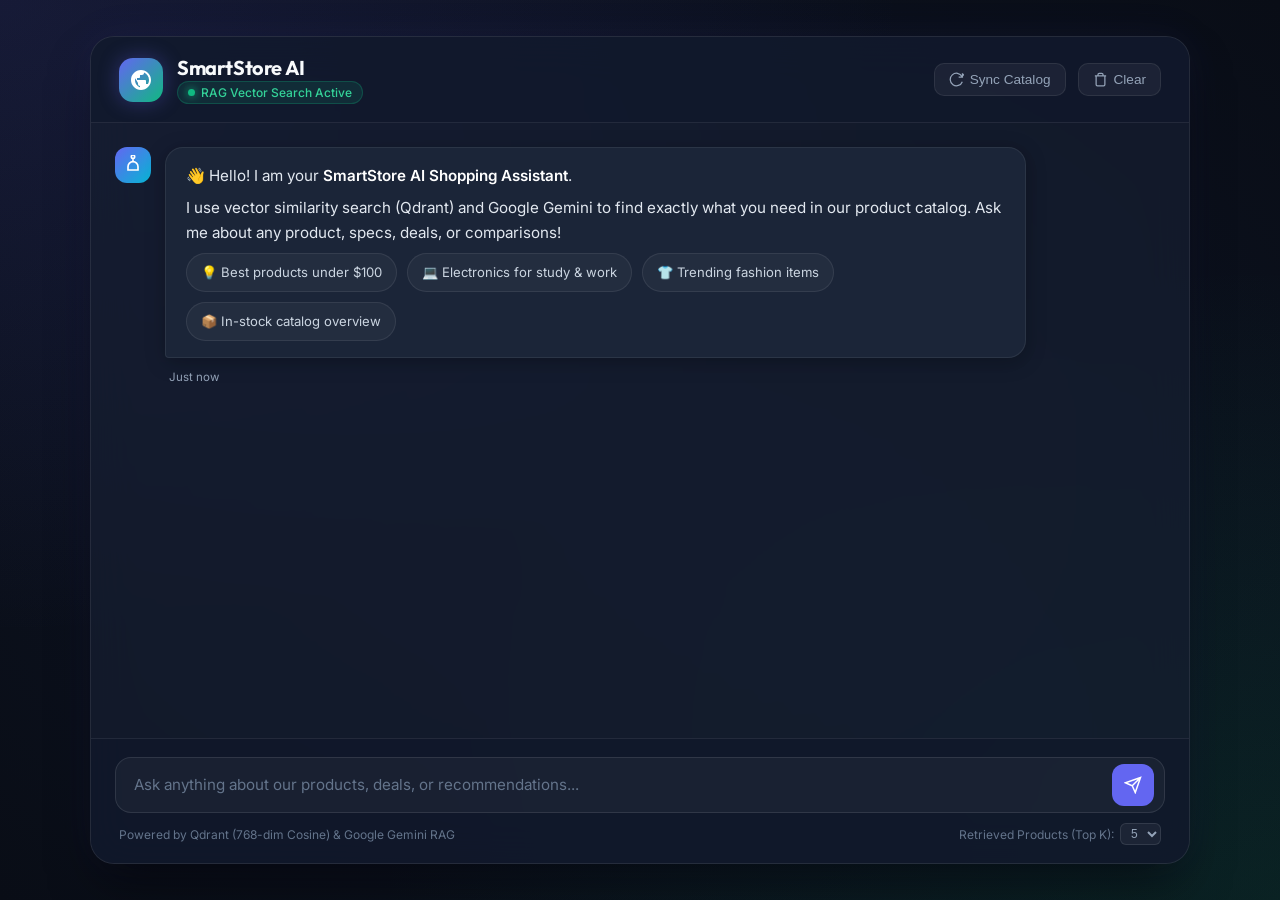
==== commit bd3f4f1e: "Move storefront frontend out of wwwroot into frontend directory" ====
--- a/3-RestfulAPI/wwwroot/index.html
+++ b/3-RestfulAPI/wwwroot/index.html
@@ -2,107 +2,1022 @@
 <html lang="en">
 <head>
   <meta charset="UTF-8" />
-  <meta name="viewport" content="width=device-width, initial-scale=1" />
-  <title>SmartStore</title>
-  <meta name="description" content="Shop the SmartStore catalog, manage your cart and orders, and ask the AI assistant for help." />
+  <meta name="viewport" content="width=device-width, initial-scale=1.0" />
+  <title>SmartStore AI - Intelligent RAG Shopping Assistant</title>
+  <meta name="description" content="AI-powered shopping assistant grounded in real-time vector search and store catalog embeddings." />
+  
+  <!-- Modern Font: Inter & Outfit -->
   <link rel="preconnect" href="https://fonts.googleapis.com" />
   <link rel="preconnect" href="https://fonts.gstatic.com" crossorigin />
-  <link href="https://fonts.googleapis.com/css2?family=Bricolage+Grotesque:opsz,wdth,wght@12..96,75..100,200..800&family=Space+Mono:wght@400;700&display=swap" rel="stylesheet" />
-  <link rel="stylesheet" href="css/styles.css" />
-  <link rel="icon" href="data:image/svg+xml,<svg xmlns='http://www.w3.org/2000/svg' viewBox='0 0 32 32'><rect width='32' height='32' rx='7' fill='%232B4ACB'/><path d='M9 12h14l-1.5 11h-11z' fill='%23FFD23F'/><path d='M12 12a4 4 0 0 1 8 0' stroke='%23FFD23F' stroke-width='2' fill='none'/></svg>" />
+  <link href="https://fonts.googleapis.com/css2?family=Inter:wght@300;400;500;600;700&family=Outfit:wght@500;600;700;800&display=swap" rel="stylesheet" />
+
+  <style>
+    :root {
+      --bg-gradient: radial-gradient(circle at 10% 20%, rgba(18, 24, 38, 0.95), rgba(11, 15, 25, 0.98));
+      --panel-bg: rgba(22, 30, 49, 0.75);
+      --panel-border: rgba(255, 255, 255, 0.08);
+      --primary: #6366f1;
+      --primary-hover: #4f46e5;
+      --primary-glow: rgba(99, 102, 241, 0.35);
+      --accent: #10b981;
+      --accent-glow: rgba(16, 185, 129, 0.25);
+      --text-main: #f8fafc;
+      --text-muted: #94a3b8;
+      --bubble-user: linear-gradient(135deg, #6366f1 0%, #4f46e5 100%);
+      --bubble-bot: rgba(30, 41, 59, 0.85);
+      --card-bg: rgba(15, 23, 42, 0.7);
+      --card-border: rgba(255, 255, 255, 0.06);
+    }
+
+    * {
+      box-sizing: border-box;
+      margin: 0;
+      padding: 0;
+    }
+
+    body {
+      font-family: 'Inter', -apple-system, BlinkMacSystemFont, sans-serif;
+      background: #090d16;
+      background-image: 
+        radial-gradient(at 0% 0%, rgba(99, 102, 241, 0.15) 0px, transparent 50%),
+        radial-gradient(at 100% 100%, rgba(16, 185, 129, 0.12) 0px, transparent 50%),
+        radial-gradient(at 50% 50%, rgba(15, 23, 42, 0.8) 0px, transparent 100%);
+      color: var(--text-main);
+      min-height: 100vh;
+      display: flex;
+      justify-content: center;
+      align-items: center;
+      padding: 16px;
+    }
+
+    /* Container */
+    .app-container {
+      width: 100%;
+      max-width: 1100px;
+      height: 92vh;
+      background: var(--panel-bg);
+      backdrop-filter: blur(20px);
+      -webkit-backdrop-filter: blur(20px);
+      border: 1px solid var(--panel-border);
+      border-radius: 24px;
+      box-shadow: 0 25px 50px -12px rgba(0, 0, 0, 0.6), 0 0 40px rgba(99, 102, 241, 0.08);
+      display: flex;
+      flex-direction: column;
+      overflow: hidden;
+      position: relative;
+    }
+
+    /* Header */
+    .chat-header {
+      padding: 18px 28px;
+      display: flex;
+      justify-content: space-between;
+      align-items: center;
+      border-bottom: 1px solid var(--panel-border);
+      background: rgba(15, 23, 42, 0.5);
+    }
+
+    .brand-section {
+      display: flex;
+      align-items: center;
+      gap: 14px;
+    }
+
+    .brand-avatar {
+      width: 44px;
+      height: 44px;
+      border-radius: 14px;
+      background: linear-gradient(135deg, #6366f1, #10b981);
+      display: flex;
+      align-items: center;
+      justify-content: center;
+      box-shadow: 0 0 20px var(--primary-glow);
+    }
+
+    .brand-avatar svg {
+      width: 24px;
+      height: 24px;
+      fill: white;
+    }
+
+    .brand-info h1 {
+      font-family: 'Outfit', sans-serif;
+      font-size: 1.25rem;
+      font-weight: 700;
+      letter-spacing: -0.02em;
+      display: flex;
+      align-items: center;
+      gap: 8px;
+    }
+
+    .status-badge {
+      display: inline-flex;
+      align-items: center;
+      gap: 6px;
+      font-size: 0.75rem;
+      font-weight: 500;
+      color: #34d399;
+      background: rgba(16, 185, 129, 0.12);
+      padding: 3px 10px;
+      border-radius: 9999px;
+      border: 1px solid rgba(16, 185, 129, 0.25);
+    }
+
+    .status-dot {
+      width: 7px;
+      height: 7px;
+      border-radius: 50%;
+      background: #10b981;
+      box-shadow: 0 0 8px #10b981;
+      animation: pulse 2s infinite;
+    }
+
+    @keyframes pulse {
+      0%, 100% { opacity: 1; transform: scale(1); }
+      50% { opacity: 0.4; transform: scale(0.9); }
+    }
+
+    .header-actions {
+      display: flex;
+      align-items: center;
+      gap: 12px;
+    }
+
+    .action-btn {
+      background: rgba(255, 255, 255, 0.05);
+      border: 1px solid var(--panel-border);
+      color: var(--text-muted);
+      padding: 8px 14px;
+      border-radius: 10px;
+      font-size: 0.85rem;
+      cursor: pointer;
+      display: flex;
+      align-items: center;
+      gap: 6px;
+      transition: all 0.2s ease;
+    }
+
+    .action-btn:hover {
+      background: rgba(255, 255, 255, 0.1);
+      color: var(--text-main);
+      border-color: rgba(255, 255, 255, 0.2);
+    }
+
+    /* Chat Messages Box */
+    .chat-body {
+      flex: 1;
+      overflow-y: auto;
+      padding: 24px;
+      display: flex;
+      flex-direction: column;
+      gap: 24px;
+      scroll-behavior: smooth;
+    }
+
+    .chat-body::-webkit-scrollbar {
+      width: 6px;
+    }
+
+    .chat-body::-webkit-scrollbar-thumb {
+      background: rgba(255, 255, 255, 0.12);
+      border-radius: 9999px;
+    }
+
+    /* Suggestion Pills */
+    .suggestions-container {
+      display: flex;
+      flex-wrap: wrap;
+      gap: 10px;
+      margin-top: 6px;
+    }
+
+    .suggestion-chip {
+      background: rgba(255, 255, 255, 0.04);
+      border: 1px solid rgba(255, 255, 255, 0.08);
+      color: #cbd5e1;
+      padding: 8px 14px;
+      border-radius: 9999px;
+      font-size: 0.82rem;
+      cursor: pointer;
+      display: flex;
+      align-items: center;
+      gap: 6px;
+      transition: all 0.25s ease;
+    }
+
+    .suggestion-chip:hover {
+      background: rgba(99, 102, 241, 0.15);
+      border-color: rgba(99, 102, 241, 0.4);
+      color: #fff;
+      transform: translateY(-1px);
+    }
+
+    /* Message Rows */
+    .msg-row {
+      display: flex;
+      gap: 14px;
+      width: 100%;
+      animation: fadeIn 0.3s cubic-bezier(0.16, 1, 0.3, 1);
+    }
+
+    @keyframes fadeIn {
+      from { opacity: 0; transform: translateY(8px); }
+      to { opacity: 1; transform: translateY(0); }
+    }
+
+    .msg-row.user {
+      flex-direction: row-reverse;
+    }
+
+    .msg-avatar {
+      width: 36px;
+      height: 36px;
+      border-radius: 12px;
+      display: flex;
+      align-items: center;
+      justify-content: center;
+      flex-shrink: 0;
+    }
+
+    .msg-avatar.bot {
+      background: linear-gradient(135deg, #6366f1, #06b6d4);
+      color: #fff;
+    }
+
+    .msg-avatar.user {
+      background: linear-gradient(135deg, #ec4899, #8b5cf6);
+      color: #fff;
+    }
+
+    .msg-content-wrapper {
+      max-width: 82%;
+      display: flex;
+      flex-direction: column;
+      gap: 10px;
+    }
+
+    .msg-row.user .msg-content-wrapper {
+      align-items: flex-end;
+    }
+
+    .msg-bubble {
+      padding: 16px 20px;
+      border-radius: 18px;
+      font-size: 0.95rem;
+      line-height: 1.6;
+      word-wrap: break-word;
+      position: relative;
+    }
+
+    .msg-row.user .msg-bubble {
+      background: var(--bubble-user);
+      color: #ffffff;
+      border-bottom-right-radius: 4px;
+      box-shadow: 0 4px 14px rgba(99, 102, 241, 0.3);
+    }
+
+    .msg-row.bot .msg-bubble {
+      background: var(--bubble-bot);
+      color: #e2e8f0;
+      border: 1px solid rgba(255, 255, 255, 0.07);
+      border-bottom-left-radius: 4px;
+      box-shadow: 0 4px 20px rgba(0, 0, 0, 0.25);
+    }
+
+    .msg-bubble p {
+      margin-bottom: 8px;
+    }
+
+    .msg-bubble p:last-child {
+      margin-bottom: 0;
+    }
+
+    .msg-bubble strong {
+      color: #fff;
+      font-weight: 600;
+    }
+
+    .msg-bubble ul {
+      margin-left: 20px;
+      margin-bottom: 8px;
+    }
+
+    .msg-bubble li {
+      margin-bottom: 4px;
+    }
+
+    .msg-time {
+      font-size: 0.72rem;
+      color: var(--text-muted);
+      margin-top: 2px;
+      padding: 0 4px;
+    }
+
+    /* Product Cards Section */
+    .products-container {
+      margin-top: 6px;
+      width: 100%;
+    }
+
+    .products-heading {
+      font-size: 0.8rem;
+      font-weight: 600;
+      text-transform: uppercase;
+      letter-spacing: 0.05em;
+      color: #94a3b8;
+      margin-bottom: 10px;
+      display: flex;
+      align-items: center;
+      gap: 6px;
+    }
+
+    .products-grid {
+      display: grid;
+      grid-template-columns: repeat(auto-fill, minmax(260px, 1fr));
+      gap: 12px;
+    }
+
+    .product-card {
+      background: var(--card-bg);
+      border: 1px solid var(--card-border);
+      border-radius: 14px;
+      padding: 14px;
+      display: flex;
+      flex-direction: column;
+      justify-content: space-between;
+      gap: 10px;
+      transition: all 0.25s ease;
+      position: relative;
+      overflow: hidden;
+    }
+
+    .product-card:hover {
+      border-color: rgba(99, 102, 241, 0.4);
+      transform: translateY(-2px);
+      box-shadow: 0 10px 25px -5px rgba(0, 0, 0, 0.5), 0 0 15px rgba(99, 102, 241, 0.15);
+    }
+
+    .card-top {
+      display: flex;
+      justify-content: space-between;
+      align-items: flex-start;
+      gap: 8px;
+    }
+
+    .category-tag {
+      font-size: 0.7rem;
+      font-weight: 600;
+      color: #818cf8;
+      background: rgba(99, 102, 241, 0.12);
+      padding: 3px 8px;
+      border-radius: 6px;
+      text-transform: uppercase;
+      letter-spacing: 0.03em;
+    }
+
+    .score-badge {
+      font-size: 0.68rem;
+      font-weight: 600;
+      color: #34d399;
+      background: rgba(16, 185, 129, 0.12);
+      padding: 2px 7px;
+      border-radius: 9999px;
+      display: flex;
+      align-items: center;
+      gap: 4px;
+    }
+
+    .card-title {
+      font-size: 0.95rem;
+      font-weight: 600;
+      color: #f1f5f9;
+      line-height: 1.35;
+    }
+
+    .card-desc {
+      font-size: 0.8rem;
+      color: #94a3b8;
+      line-height: 1.45;
+      display: -webkit-box;
+      -webkit-line-clamp: 2;
+      -webkit-box-orient: vertical;
+      overflow: hidden;
+    }
+
+    .card-footer {
+      display: flex;
+      justify-content: space-between;
+      align-items: center;
+      padding-top: 8px;
+      border-top: 1px solid rgba(255, 255, 255, 0.05);
+    }
+
+    .card-price {
+      font-family: 'Outfit', sans-serif;
+      font-size: 1.15rem;
+      font-weight: 700;
+      color: #34d399;
+    }
+
+    .card-btn {
+      background: rgba(99, 102, 241, 0.15);
+      color: #a5b4fc;
+      border: 1px solid rgba(99, 102, 241, 0.3);
+      padding: 6px 12px;
+      border-radius: 8px;
+      font-size: 0.8rem;
+      font-weight: 500;
+      cursor: pointer;
+      display: flex;
+      align-items: center;
+      gap: 5px;
+      transition: all 0.2s;
+    }
+
+    .card-btn:hover {
+      background: #6366f1;
+      color: white;
+      border-color: #6366f1;
+      box-shadow: 0 0 12px rgba(99, 102, 241, 0.4);
+    }
+
+    /* Typing Indicator */
+    .typing-indicator {
+      display: none;
+      align-items: center;
+      gap: 12px;
+      padding: 14px 20px;
+      background: var(--bubble-bot);
+      border: 1px solid rgba(255, 255, 255, 0.07);
+      border-radius: 18px;
+      border-bottom-left-radius: 4px;
+      width: fit-content;
+    }
+
+    .typing-dots {
+      display: flex;
+      gap: 5px;
+    }
+
+    .typing-dots span {
+      width: 7px;
+      height: 7px;
+      background: #818cf8;
+      border-radius: 50%;
+      animation: bounce 1.4s infinite ease-in-out both;
+    }
+
+    .typing-dots span:nth-child(1) { animation-delay: -0.32s; }
+    .typing-dots span:nth-child(2) { animation-delay: -0.16s; }
+
+    @keyframes bounce {
+      0%, 80%, 100% { transform: scale(0); }
+      40% { transform: scale(1); }
+    }
+
+    .typing-text {
+      font-size: 0.82rem;
+      color: var(--text-muted);
+    }
+
+    /* Input Footer */
+    .chat-footer {
+      padding: 18px 24px;
+      border-top: 1px solid var(--panel-border);
+      background: rgba(15, 23, 42, 0.6);
+      display: flex;
+      flex-direction: column;
+      gap: 10px;
+    }
+
+    .input-wrapper {
+      display: flex;
+      align-items: center;
+      background: rgba(255, 255, 255, 0.04);
+      border: 1px solid rgba(255, 255, 255, 0.1);
+      border-radius: 16px;
+      padding: 6px 10px 6px 18px;
+      gap: 10px;
+      transition: all 0.2s ease;
+    }
+
+    .input-wrapper:focus-within {
+      border-color: var(--primary);
+      background: rgba(255, 255, 255, 0.06);
+      box-shadow: 0 0 0 3px rgba(99, 102, 241, 0.2);
+    }
+
+    .chat-input {
+      flex: 1;
+      background: transparent;
+      border: none;
+      outline: none;
+      color: #fff;
+      font-size: 0.95rem;
+      font-family: inherit;
+      resize: none;
+      max-height: 120px;
+      line-height: 1.5;
+    }
+
+    .chat-input::placeholder {
+      color: #64748b;
+    }
+
+    .send-btn {
+      width: 42px;
+      height: 42px;
+      border-radius: 12px;
+      border: none;
+      background: var(--primary);
+      color: white;
+      cursor: pointer;
+      display: flex;
+      align-items: center;
+      justify-content: center;
+      transition: all 0.2s ease;
+      flex-shrink: 0;
+    }
+
+    .send-btn:hover:not(:disabled) {
+      background: var(--primary-hover);
+      box-shadow: 0 0 15px var(--primary-glow);
+      transform: scale(1.05);
+    }
+
+    .send-btn:disabled {
+      background: rgba(255, 255, 255, 0.08);
+      color: #64748b;
+      cursor: not-allowed;
+    }
+
+    .footer-meta {
+      display: flex;
+      justify-content: space-between;
+      align-items: center;
+      font-size: 0.75rem;
+      color: #64748b;
+      padding: 0 4px;
+    }
+
+    .topk-selector {
+      display: flex;
+      align-items: center;
+      gap: 6px;
+    }
+
+    .topk-selector select {
+      background: rgba(255, 255, 255, 0.05);
+      border: 1px solid rgba(255, 255, 255, 0.1);
+      color: #94a3b8;
+      border-radius: 6px;
+      padding: 2px 6px;
+      font-size: 0.75rem;
+      outline: none;
+      cursor: pointer;
+    }
+
+    /* Floating Toast */
+    .toast {
+      position: fixed;
+      bottom: 24px;
+      right: 24px;
+      background: #1e293b;
+      color: #fff;
+      border: 1px solid rgba(255, 255, 255, 0.1);
+      border-left: 4px solid #10b981;
+      padding: 12px 18px;
+      border-radius: 10px;
+      box-shadow: 0 15px 30px rgba(0, 0, 0, 0.4);
+      display: flex;
+      align-items: center;
+      gap: 10px;
+      font-size: 0.88rem;
+      z-index: 1000;
+      opacity: 0;
+      transform: translateY(20px);
+      transition: all 0.3s cubic-bezier(0.16, 1, 0.3, 1);
+      pointer-events: none;
+    }
+
+    .toast.show {
+      opacity: 1;
+      transform: translateY(0);
+    }
+
+    @media (max-width: 768px) {
+      body {
+        padding: 0;
+      }
+      .app-container {
+        height: 100vh;
+        border-radius: 0;
+        border: none;
+      }
+      .msg-content-wrapper {
+        max-width: 90%;
+      }
+      .products-grid {
+        grid-template-columns: 1fr;
+      }
+    }
+  </style>
 </head>
 <body>
-  <a class="skip" href="#main">Skip to content</a>
-
-  <header class="topbar">
-    <div class="topbar-inner">
-      <a href="#/" class="logo" aria-label="SmartStore home">
-        <svg viewBox="0 0 32 32" aria-hidden="true"><rect width="32" height="32" rx="7" fill="currentColor"/><path d="M9 12h14l-1.5 11h-11z" fill="var(--tag)"/><path d="M12 12a4 4 0 0 1 8 0" stroke="var(--tag)" stroke-width="2" fill="none"/></svg>
-        <span>SmartStore</span>
-      </a>
-      <form class="search" id="searchForm" role="search">
-        <label class="sr" for="searchInput">Search products</label>
-        <input id="searchInput" type="search" placeholder="Search products" autocomplete="off" />
-        <button type="submit" aria-label="Search">
-          <svg viewBox="0 0 24 24" aria-hidden="true"><circle cx="11" cy="11" r="7"/><path d="m20 20-4-4"/></svg>
+
+  <div class="app-container">
+    <!-- Header -->
+    <header class="chat-header">
+      <div class="brand-section">
+        <div class="brand-avatar">
+          <svg viewBox="0 0 24 24">
+            <path d="M12 2C6.48 2 2 6.48 2 12s4.48 10 10 10 10-4.48 10-10S17.52 2 12 2zm1 17.93c-3.95-.49-7-3.85-7-7.93 0-.62.08-1.21.21-1.79L9 15v1c0 1.1.9 2 2 2v1.93zm6.9-2.54c-.26-.81-1-1.39-1.9-1.39h-1v-3c0-.55-.45-1-1-1H8v-2h2c.55 0 1-.45 1-1V7h2c1.1 0 2-.9 2-2v-.41c2.93 1.19 5 4.06 5 7.41 0 2.08-.8 3.97-2.1 5.39z"/>
+          </svg>
+        </div>
+        <div class="brand-info">
+          <h1>SmartStore AI</h1>
+          <div class="status-badge">
+            <span class="status-dot"></span>
+            <span>RAG Vector Search Active</span>
+          </div>
+        </div>
+      </div>
+
+      <div class="header-actions">
+        <button class="action-btn" id="syncBtn" title="Sync database products to Qdrant vector store">
+          <svg width="15" height="15" viewBox="0 0 24 24" fill="none" stroke="currentColor" stroke-width="2">
+            <path d="M21.5 2v6h-6M21.34 15.57a10 10 0 1 1-.57-8.38l5.67-5.67"/>
+          </svg>
+          Sync Catalog
         </button>
-      </form>
-      <nav class="actions" aria-label="Account">
-        <button class="icon-btn" id="chatBtn" type="button" aria-label="Ask the assistant">
-          <svg viewBox="0 0 24 24" aria-hidden="true"><path d="M4 5h16v11H9l-5 4z"/></svg>
-          <span class="lbl">Assistant</span>
+        <button class="action-btn" id="clearBtn" title="Clear chat history">
+          <svg width="15" height="15" viewBox="0 0 24 24" fill="none" stroke="currentColor" stroke-width="2">
+            <path d="M3 6h18M19 6v14a2 2 0 0 1-2 2H7a2 2 0 0 1-2-2V6m3 0V4a2 2 0 0 1 2-2h4a2 2 0 0 1 2 2v2"/>
+          </svg>
+          Clear
         </button>
-        <a class="icon-btn" href="#/wishlist" aria-label="Wishlist">
-          <svg viewBox="0 0 24 24" aria-hidden="true"><path d="M12 20s-7-4.4-7-10a4 4 0 0 1 7-2.6A4 4 0 0 1 19 10c0 5.6-7 10-7 10z"/></svg>
-          <span class="lbl">Saved</span>
-        </a>
-        <a class="icon-btn" id="accountLink" href="#/login" aria-label="Account">
-          <svg viewBox="0 0 24 24" aria-hidden="true"><circle cx="12" cy="8" r="4"/><path d="M4 21a8 8 0 0 1 16 0"/></svg>
-          <span class="lbl" id="accountLabel">Sign in</span>
-        </a>
-        <button class="icon-btn cart-btn" id="cartBtn" type="button" aria-label="Open cart">
-          <svg viewBox="0 0 24 24" aria-hidden="true"><path d="M3 4h2l2.4 11h11L21 8H6.2"/><circle cx="9" cy="20" r="1.4"/><circle cx="18" cy="20" r="1.4"/></svg>
-          <span class="badge" id="cartCount" hidden>0</span>
+      </div>
+    </header>
+
+    <!-- Chat Messages Scroll Container -->
+    <main class="chat-body" id="chatBody">
+      <!-- Welcome Bot Message -->
+      <div class="msg-row bot">
+        <div class="msg-avatar bot">
+          <svg width="20" height="20" viewBox="0 0 24 24" fill="none" stroke="currentColor" stroke-width="2">
+            <path d="M12 8V4m0 0a2 2 0 1 0 0-4 2 2 0 0 0 0 4zm0 4a6 6 0 0 0-6 6v4h12v-4a6 6 0 0 0-6-6z"/>
+          </svg>
+        </div>
+        <div class="msg-content-wrapper">
+          <div class="msg-bubble">
+            <p>👋 Hello! I am your <strong>SmartStore AI Shopping Assistant</strong>.</p>
+            <p>I use vector similarity search (Qdrant) and Google Gemini to find exactly what you need in our product catalog. Ask me about any product, specs, deals, or comparisons!</p>
+            
+            <div class="suggestions-container">
+              <div class="suggestion-chip" onclick="sendSuggestion('What are the best products under $100?')">
+                💡 Best products under $100
+              </div>
+              <div class="suggestion-chip" onclick="sendSuggestion('Recommend electronics for productivity and study')">
+                💻 Electronics for study & work
+              </div>
+              <div class="suggestion-chip" onclick="sendSuggestion('Show me popular fashion and clothing items')">
+                👕 Trending fashion items
+              </div>
+              <div class="suggestion-chip" onclick="sendSuggestion('What items are currently in stock?')">
+                📦 In-stock catalog overview
+              </div>
+            </div>
+          </div>
+          <span class="msg-time" id="welcomeTime">Just now</span>
+        </div>
+      </div>
+
+      <!-- Typing Indicator -->
+      <div class="msg-row bot" id="typingRow" style="display: none;">
+        <div class="msg-avatar bot">
+          <svg width="20" height="20" viewBox="0 0 24 24" fill="none" stroke="currentColor" stroke-width="2">
+            <circle cx="12" cy="12" r="10"/>
+            <path d="M12 6v6l4 2"/>
+          </svg>
+        </div>
+        <div class="typing-indicator" id="typingIndicator" style="display: flex;">
+          <div class="typing-dots">
+            <span></span>
+            <span></span>
+            <span></span>
+          </div>
+          <span class="typing-text">Searching store catalog & analyzing products...</span>
+        </div>
+      </div>
+    </main>
+
+    <!-- Footer Input Bar -->
+    <footer class="chat-footer">
+      <div class="input-wrapper">
+        <textarea
+          id="userInput"
+          class="chat-input"
+          placeholder="Ask anything about our products, deals, or recommendations..."
+          rows="1"
+        ></textarea>
+        <button id="sendBtn" class="send-btn" title="Send query">
+          <svg width="18" height="18" viewBox="0 0 24 24" fill="none" stroke="currentColor" stroke-width="2">
+            <path d="M22 2L11 13M22 2l-7 20-4-9-9-4 20-7z"/>
+          </svg>
         </button>
-      </nav>
-    </div>
-    <nav class="catnav" id="catnav" aria-label="Categories"></nav>
-  </header>
-
-  <main id="main" tabindex="-1"></main>
-
-  <footer class="footer">
-    <div class="footer-inner">
-      <div class="footer-brand">
-        <strong>SmartStore</strong>
-        <p>Everyday tech, kitchen and sports gear, delivered in 3 to 5 days.</p>
       </div>
-      <nav aria-label="Shop"><h3>Shop</h3><a href="#/">All products</a><a href="#/wishlist">Saved items</a><a href="#/assistant">Shopping assistant</a></nav>
-      <nav aria-label="Your account"><h3>Your account</h3><a href="#/account">Profile and addresses</a><a href="#/orders">Orders and tracking</a><a href="#/forgot">Reset password</a></nav>
-    </div>
-    <p class="footer-legal">Prices include VAT. Pay by card or cash on delivery.</p>
-  </footer>
-
-  <!-- Cart drawer: the receipt -->
-  <div class="scrim" id="scrim" hidden></div>
-  <aside class="drawer" id="cartDrawer" aria-label="Cart" aria-hidden="true" inert>
-    <div class="receipt">
-      <div class="receipt-head">
-        <strong>SmartStore</strong>
-        <span id="receiptDate"></span>
-        <button class="close" type="button" data-close aria-label="Close cart">×</button>
+
+      <div class="footer-meta">
+        <span>Powered by Qdrant (768-dim Cosine) & Google Gemini RAG</span>
+        <div class="topk-selector">
+          <label for="topKSelect">Retrieved Products (Top K):</label>
+          <select id="topKSelect">
+            <option value="3">3</option>
+            <option value="5" selected>5</option>
+            <option value="8">8</option>
+          </select>
+        </div>
       </div>
-      <div id="cartBody"></div>
-    </div>
-  </aside>
-
-  <!-- Assistant panel -->
-  <aside class="drawer chat" id="chatDrawer" aria-label="Shopping assistant" aria-hidden="true" inert>
-    <div class="chat-head">
-      <div>
-        <strong>Shopping assistant</strong>
-        <p>Answers come from the live catalog.</p>
-      </div>
-      <button class="close" type="button" data-close aria-label="Close assistant">×</button>
-    </div>
-    <div class="chat-log" id="chatLog" aria-live="polite">
-      <div class="msg bot">Tell me what you're shopping for and your budget. I'll pick matching products from the store.</div>
-    </div>
-    <div class="chat-suggest" id="chatSuggest">
-      <button type="button">A laptop under $800</button>
-      <button type="button">Gift ideas for a runner</button>
-      <button type="button">What's good for a home office?</button>
-    </div>
-    <form class="chat-form" id="chatForm">
-      <label class="sr" for="chatInput">Message</label>
-      <input id="chatInput" placeholder="Ask about any product" autocomplete="off" required />
-      <button class="btn primary" type="submit">Send</button>
-    </form>
-  </aside>
-
-  <div class="toasts" id="toasts" role="status" aria-live="polite"></div>
-
-  <script src="js/api.js"></script>
-  <script src="js/app.js"></script>
+    </footer>
+  </div>
+
+  <!-- Toast Notification -->
+  <div id="toast" class="toast">
+    <svg width="18" height="18" viewBox="0 0 24 24" fill="none" stroke="#10b981" stroke-width="2">
+      <path d="M20 6L9 17l-5-5"/>
+    </svg>
+    <span id="toastMsg">Product added to cart!</span>
+  </div>
+
+  <script>
+    const chatBody = document.getElementById('chatBody');
+    const userInput = document.getElementById('userInput');
+    const sendBtn = document.getElementById('sendBtn');
+    const typingRow = document.getElementById('typingRow');
+    const clearBtn = document.getElementById('clearBtn');
+    const syncBtn = document.getElementById('syncBtn');
+    const topKSelect = document.getElementById('topKSelect');
+    const toast = document.getElementById('toast');
+    const toastMsg = document.getElementById('toastMsg');
+
+    // Auto-resize textarea
+    userInput.addEventListener('input', () => {
+      userInput.style.height = 'auto';
+      userInput.style.height = Math.min(userInput.scrollHeight, 120) + 'px';
+      sendBtn.disabled = !userInput.value.trim();
+    });
+
+    // Enter to send (Shift+Enter for newline)
+    userInput.addEventListener('keydown', (e) => {
+      if (e.key === 'Enter' && !e.shiftKey) {
+        e.preventDefault();
+        if (userInput.value.trim()) {
+          handleSubmit();
+        }
+      }
+    });
+
+    sendBtn.addEventListener('click', handleSubmit);
+
+    clearBtn.addEventListener('click', () => {
+      // Clear all messages except the first welcome message
+      const messages = chatBody.querySelectorAll('.msg-row');
+      for (let i = 1; i < messages.length - 1; i++) {
+        messages[i].remove();
+      }
+      showToast('Chat history cleared.');
+    });
+
+    syncBtn.addEventListener('click', async () => {
+      syncBtn.disabled = true;
+      syncBtn.innerHTML = `
+        <svg width="15" height="15" viewBox="0 0 24 24" fill="none" stroke="currentColor" stroke-width="2" class="spin">
+          <circle cx="12" cy="12" r="10" stroke-dasharray="32" stroke-linecap="round"/>
+        </svg>
+        Syncing...
+      `;
+      try {
+        const res = await fetch('/api/ProductRag/sync-vectors', { method: 'POST' });
+        const data = await res.json();
+        showToast(data.message || 'Product vectors successfully synced!');
+      } catch (err) {
+        showToast('Sync failed: ' + err.message);
+      } finally {
+        syncBtn.disabled = false;
+        syncBtn.innerHTML = `
+          <svg width="15" height="15" viewBox="0 0 24 24" fill="none" stroke="currentColor" stroke-width="2">
+            <path d="M21.5 2v6h-6M21.34 15.57a10 10 0 1 1-.57-8.38l5.67-5.67"/>
+          </svg>
+          Sync Catalog
+        `;
+      }
+    });
+
+    function sendSuggestion(text) {
+      userInput.value = text;
+      sendBtn.disabled = false;
+      handleSubmit();
+    }
+
+    async function handleSubmit() {
+      const prompt = userInput.value.trim();
+      if (!prompt) return;
+
+      const topK = parseInt(topKSelect.value, 10) || 5;
+
+      // Reset input
+      userInput.value = '';
+      userInput.style.height = 'auto';
+      sendBtn.disabled = true;
+
+      // Append User message
+      appendUserMessage(prompt);
+      showTyping(true);
+
+      try {
+        const response = await fetch('/api/ProductRag/chat', {
+          method: 'POST',
+          headers: {
+            'Content-Type': 'application/json'
+          },
+          body: JSON.stringify({
+            prompt: prompt,
+            topK: topK
+          })
+        });
+
+        if (!response.ok) {
+          const errData = await response.text();
+          let parsedMsg = '';
+          try {
+            const errJson = JSON.parse(errData);
+            parsedMsg = errJson.message || errJson.title || errData;
+          } catch {
+            parsedMsg = errData || response.statusText;
+          }
+          throw new Error(`HTTP ${response.status}: ${parsedMsg}`);
+        }
+
+        const data = await response.json();
+        showTyping(false);
+        appendBotMessage(data.answer, data.sourceProducts || []);
+      } catch (err) {
+        showTyping(false);
+        appendBotMessage(`⚠️ **Error connecting to AI Assistant**: ${err.message}. Please check your backend connection and Gemini API key.`);
+      }
+    }
+
+    function appendUserMessage(text) {
+      const time = getCurrentTime();
+      const row = document.createElement('div');
+      row.className = 'msg-row user';
+      row.innerHTML = `
+        <div class="msg-avatar user">
+          <svg width="18" height="18" viewBox="0 0 24 24" fill="none" stroke="currentColor" stroke-width="2">
+            <path d="M20 21v-2a4 4 0 0 0-4-4H8a4 4 0 0 0-4 4v2"/>
+            <circle cx="12" cy="7" r="4"/>
+          </svg>
+        </div>
+        <div class="msg-content-wrapper">
+          <div class="msg-bubble">
+            <p>${escapeHtml(text)}</p>
+          </div>
+          <span class="msg-time">${time}</span>
+        </div>
+      `;
+      chatBody.insertBefore(row, typingRow);
+      scrollToBottom();
+    }
+
+    function appendBotMessage(answer, products = []) {
+      const time = getCurrentTime();
+      const formattedHtml = formatMarkdown(answer);
+
+      const row = document.createElement('div');
+      row.className = 'msg-row bot';
+
+      let productsHtml = '';
+      if (products && products.length > 0) {
+        productsHtml = `
+          <div class="products-container">
+            <div class="products-heading">
+              <svg width="14" height="14" viewBox="0 0 24 24" fill="none" stroke="#818cf8" stroke-width="2">
+                <path d="M6 2L3 6v14a2 2 0 0 0 2 2h14a2 2 0 0 0 2-2V6l-3-4zM3 6h18M16 10a4 4 0 0 1-8 0"/>
+              </svg>
+              Retrieved Products from Catalog (${products.length})
+            </div>
+            <div class="products-grid">
+              ${products.map(p => `
+                <div class="product-card">
+                  <div class="card-top">
+                    <span class="category-tag">${escapeHtml(p.categoryName || 'Product')}</span>
+                    <span class="score-badge">
+                      <svg width="10" height="10" viewBox="0 0 24 24" fill="#34d399">
+                        <polygon points="12 2 15.09 8.26 22 9.27 17 14.14 18.18 21.02 12 17.77 5.82 21.02 7 14.14 2 9.27 8.91 8.26 12 2"/>
+                      </svg>
+                      ${Math.round(p.score * 100)}% Match
+                    </span>
+                  </div>
+                  <div>
+                    <h3 class="card-title">${escapeHtml(p.name)}</h3>
+                    <p class="card-desc">${escapeHtml(p.description || 'No detailed description available.')}</p>
+                  </div>
+                  <div class="card-footer">
+                    <span class="card-price">$${Number(p.price).toFixed(2)}</span>
+                    <button class="card-btn" onclick="addToCart(${p.productId}, '${escapeQuotes(p.name)}', ${p.price})">
+                      <svg width="13" height="13" viewBox="0 0 24 24" fill="none" stroke="currentColor" stroke-width="2">
+                        <path d="M12 5v14M5 12h14"/>
+                      </svg>
+                      Add to Cart
+                    </button>
+                  </div>
+                </div>
+              `).join('')}
+            </div>
+          </div>
+        `;
+      }
+
+      row.innerHTML = `
+        <div class="msg-avatar bot">
+          <svg width="20" height="20" viewBox="0 0 24 24" fill="none" stroke="currentColor" stroke-width="2">
+            <path d="M12 8V4m0 0a2 2 0 1 0 0-4 2 2 0 0 0 0 4zm0 4a6 6 0 0 0-6 6v4h12v-4a6 6 0 0 0-6-6z"/>
+          </svg>
+        </div>
+        <div class="msg-content-wrapper">
+          <div class="msg-bubble">
+            ${formattedHtml}
+          </div>
+          ${productsHtml}
+          <span class="msg-time">${time}</span>
+        </div>
+      `;
+
+      chatBody.insertBefore(row, typingRow);
+      scrollToBottom();
+    }
+
+    function showTyping(show) {
+      typingRow.style.display = show ? 'flex' : 'none';
+      scrollToBottom();
+    }
+
+    function scrollToBottom() {
+      setTimeout(() => {
+        chatBody.scrollTop = chatBody.scrollHeight;
+      }, 50);
+    }
+
+    function getCurrentTime() {
+      const now = new Date();
+      return now.toLocaleTimeString([], { hour: '2-digit', minute: '2-digit' });
+    }
+
+    function addToCart(id, name, price) {
+      showToast(`Added "${name}" ($${Number(price).toFixed(2)}) to your cart!`);
+    }
+
+    function showToast(msg) {
+      toastMsg.innerText = msg;
+      toast.classList.add('show');
+      setTimeout(() => {
+        toast.classList.remove('show');
+      }, 3500);
+    }
+
+    function escapeHtml(text) {
+      if (!text) return '';
+      return text
+        .replace(/&/g, '&amp;')
+        .replace(/</g, '&lt;')
+        .replace(/>/g, '&gt;')
+        .replace(/"/g, '&quot;')
+        .replace(/'/g, '&#039;');
+    }
+
+    function escapeQuotes(text) {
+      if (!text) return '';
+      return text.replace(/'/g, "\\'");
+    }
+
+    function formatMarkdown(text) {
+      if (!text) return '';
+      let html = escapeHtml(text);
+
+      // Bold **text**
+      html = html.replace(/\*\*(.*?)\*\*/g, '<strong>$1</strong>');
+
+      // Bullet points * or -
+      html = html.replace(/^\s*[\-\*]\s+(.*)$/gm, '<li>$1</li>');
+      html = html.replace(/(<li>.*<\/li>)/gs, '<ul>$1</ul>');
+
+      // Line breaks to paragraphs
+      const paragraphs = html.split(/\n\n+/);
+      return paragraphs.map(p => {
+        if (p.startsWith('<ul>')) return p;
+        return `<p>${p.replace(/\n/g, '<br/>')}</p>`;
+      }).join('');
+    }
+  </script>
 </body>
 </html>
